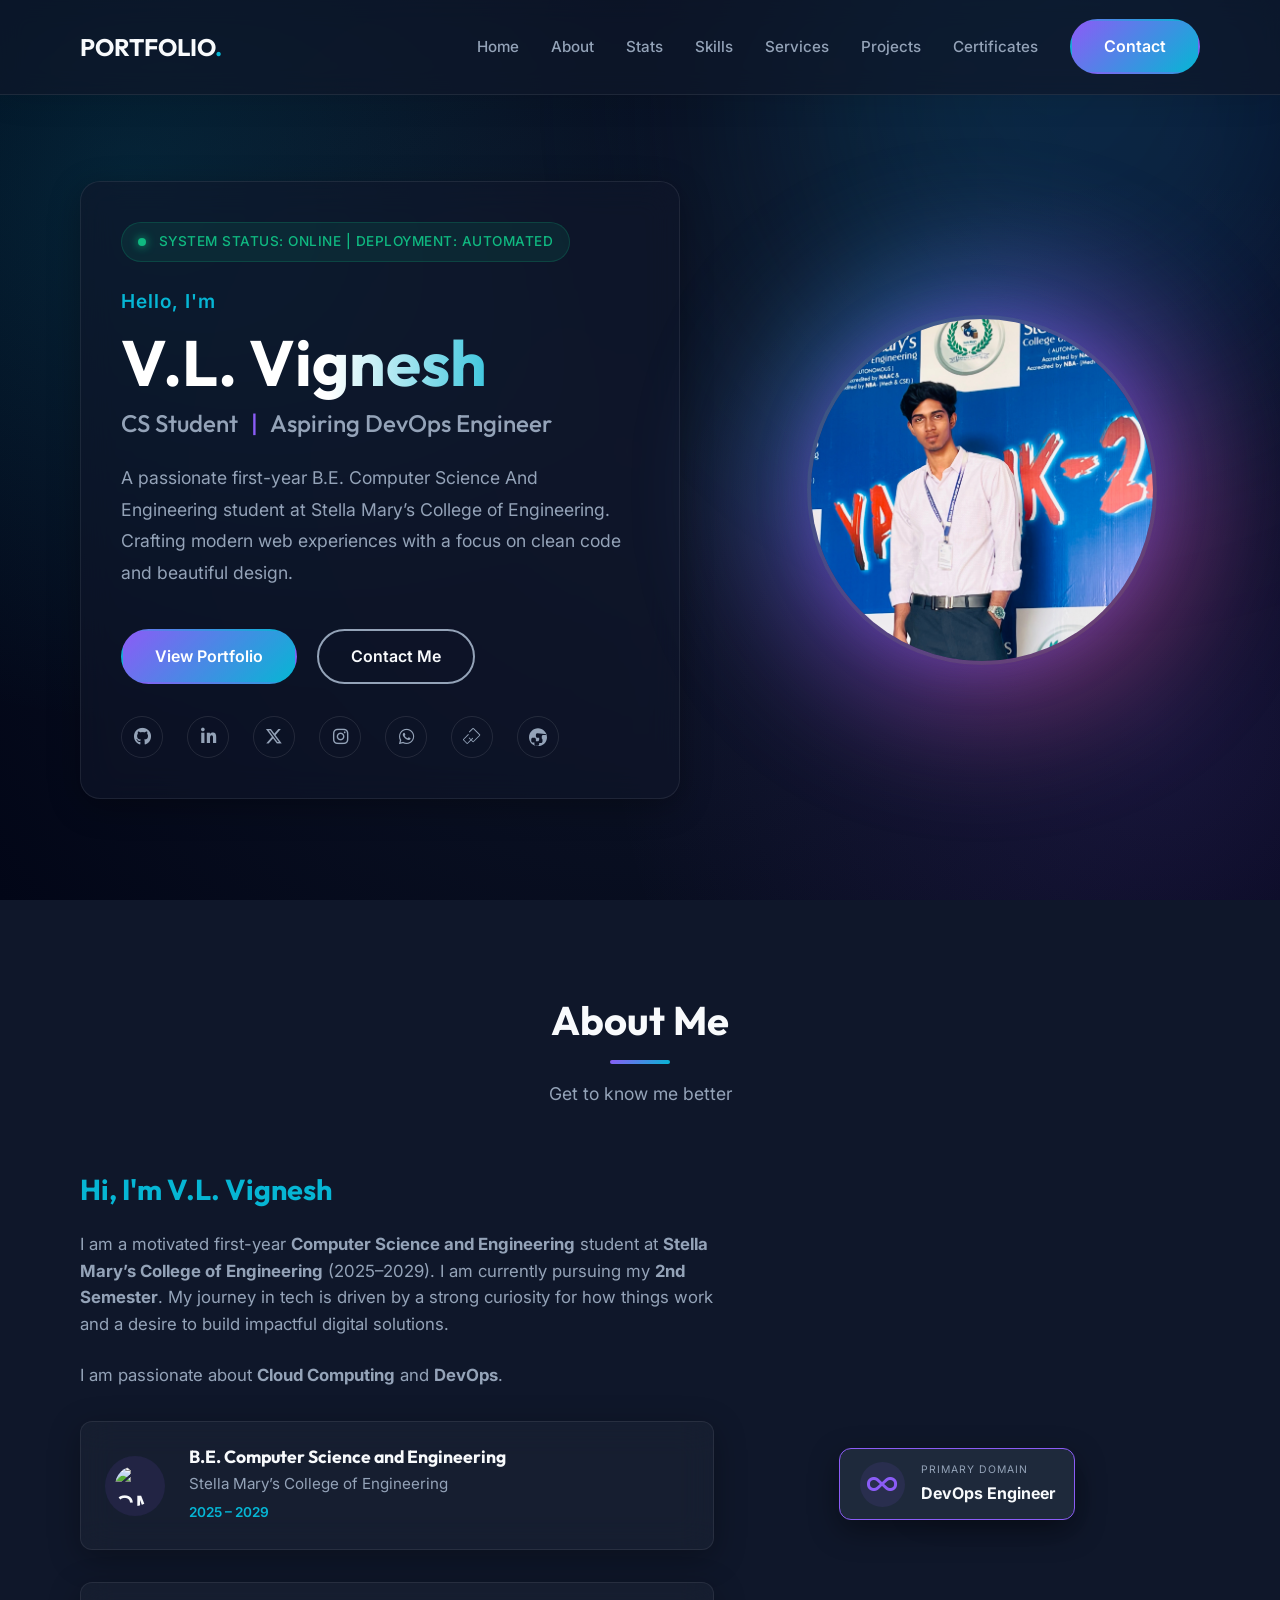
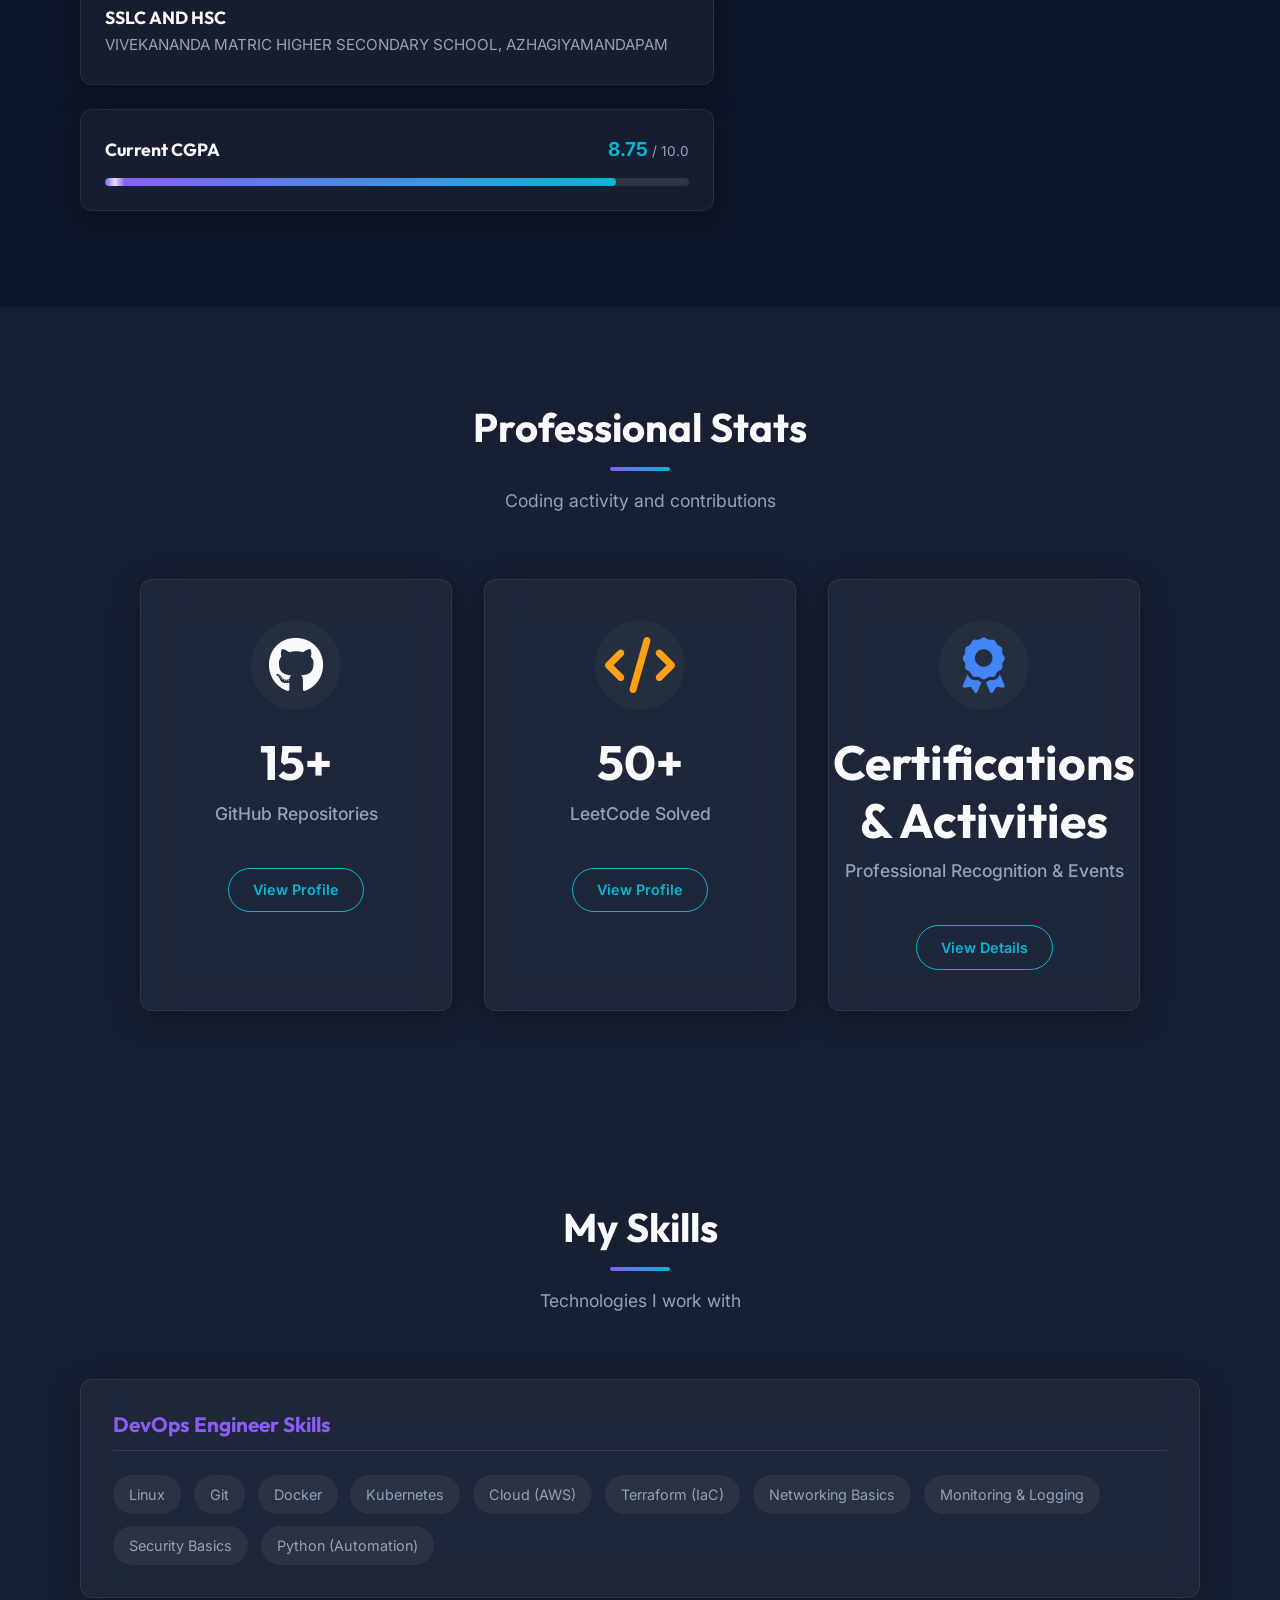
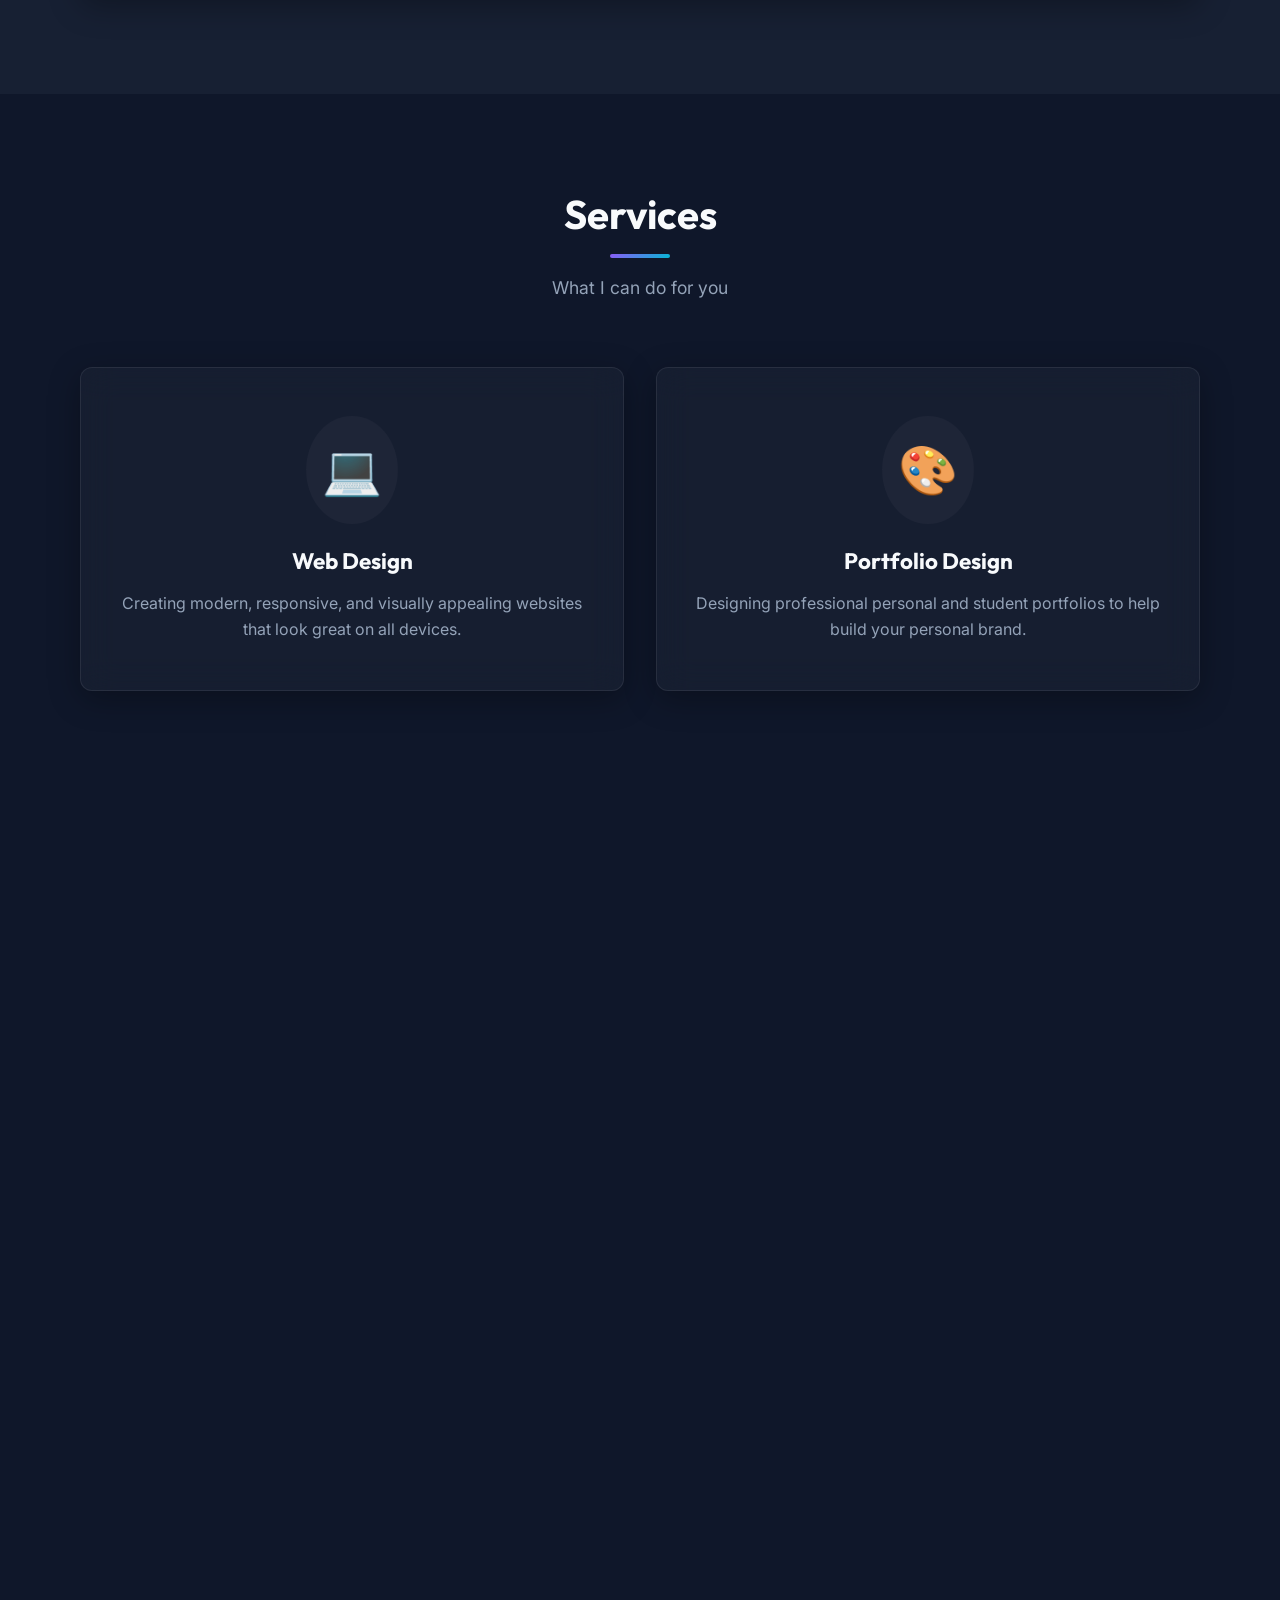
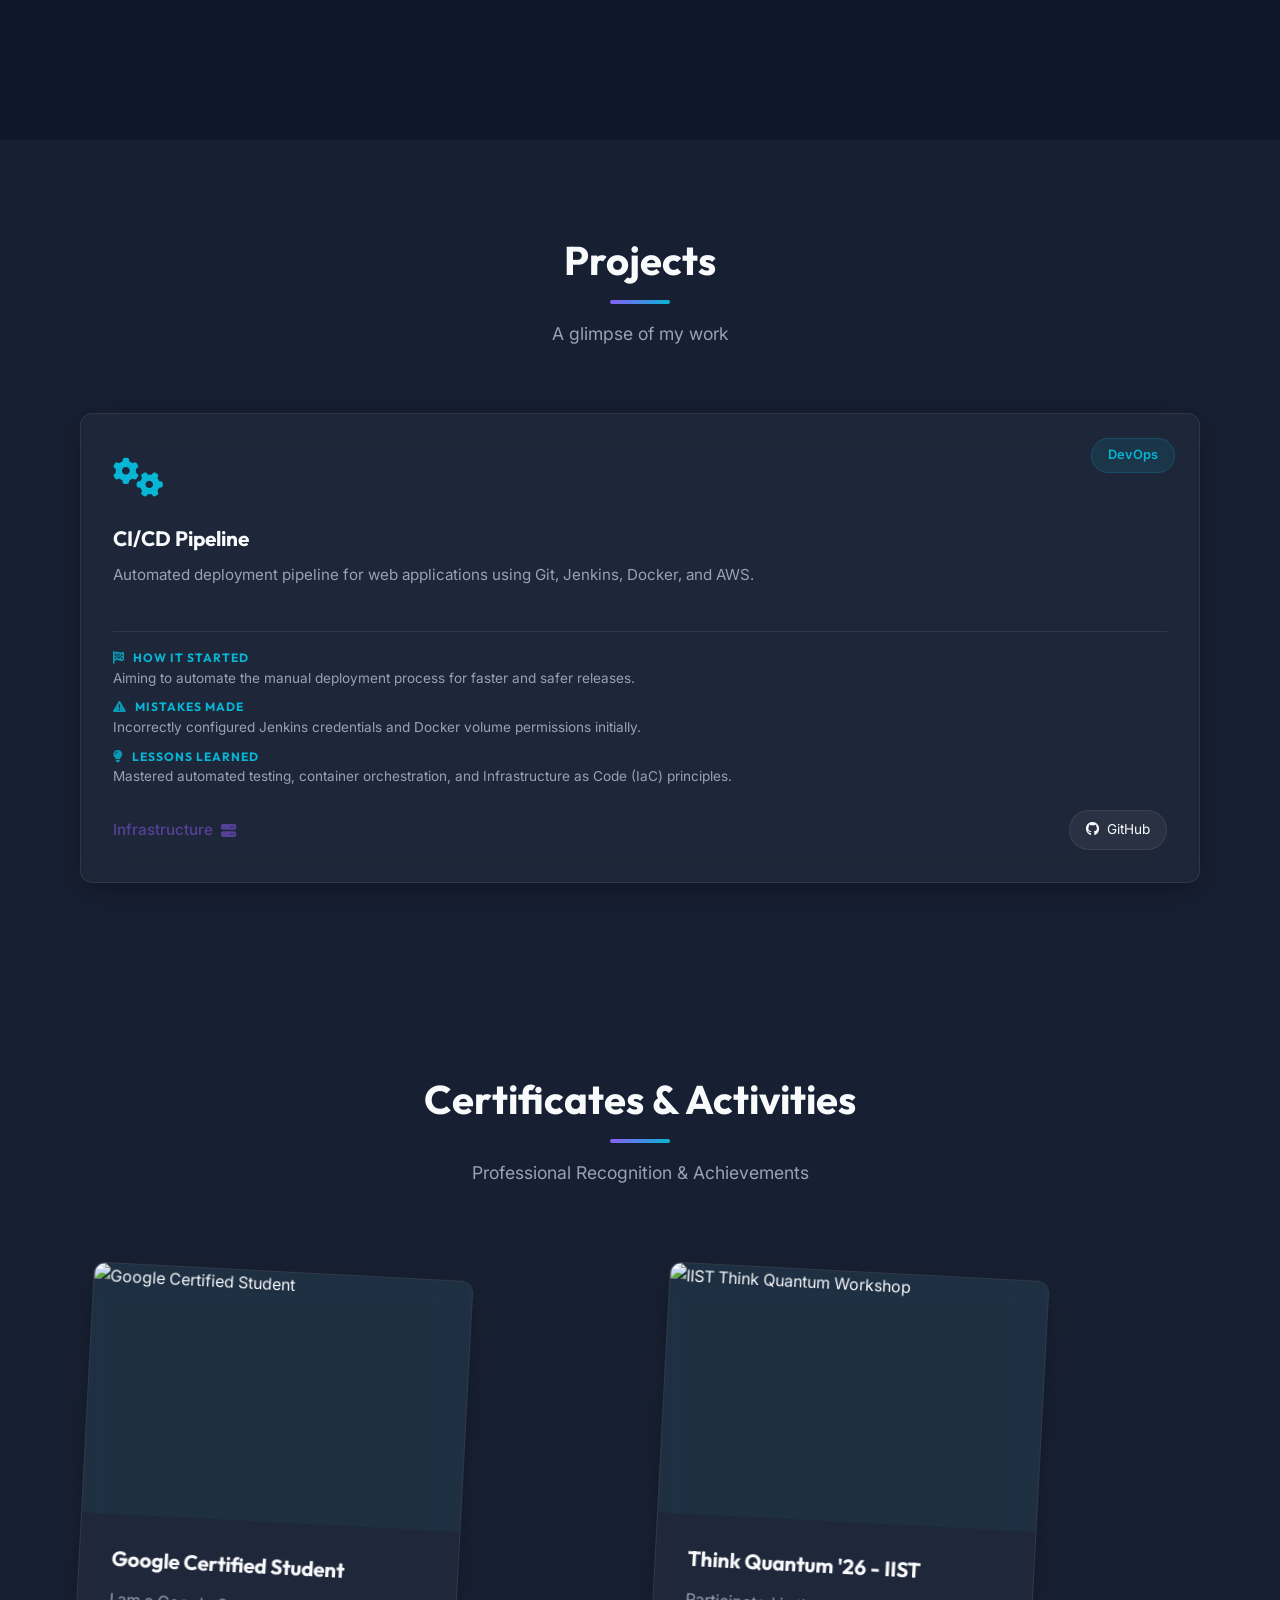
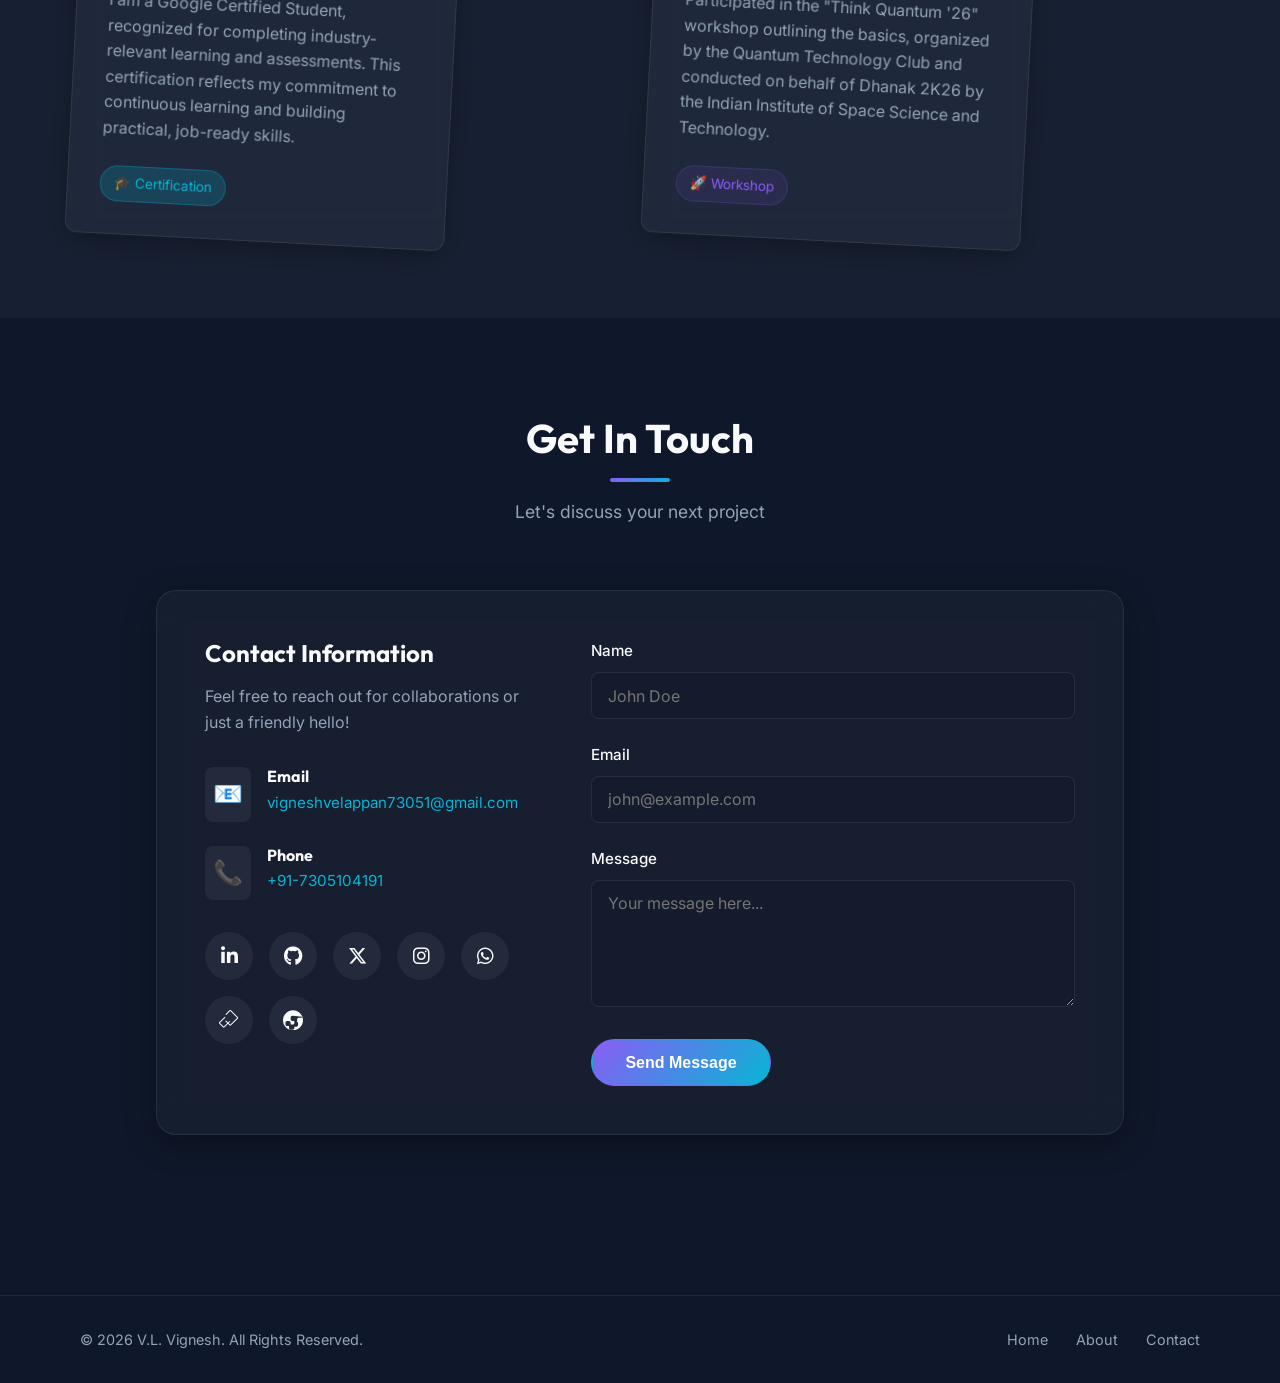
==== index.html @ 64e954d3 "Your current version of Antigravity is out of date. Please visit https://antigravity.google/download" ====
<!DOCTYPE html>
<html lang="en">
<!-- Build Version: 2026-02-08.1 (Modern Loader Update) -->

<head>
    <meta charset="UTF-8">
    <meta name="viewport" content="width=device-width, initial-scale=1.0, maximum-scale=1.0, user-scalable=no">
    <title>VIGNESH V L | CS Student & DevOps Engineer</title>
    <meta name="description"
        content="Portfolio of V.L. Vignesh, a First-Year Computer Science Student and Aspiring DevOps Engineer.">
    <!-- Google Fonts -->
    <link rel="preconnect" href="https://fonts.googleapis.com">
    <link rel="preconnect" href="https://fonts.gstatic.com" crossorigin>
    <link
        href="https://fonts.googleapis.com/css2?family=Inter:wght@300;400;500;600;700;800&family=Outfit:wght@400;500;600;700&display=swap"
        rel="stylesheet">
    <!-- Font Awesome -->
    <link rel="stylesheet" href="https://cdnjs.cloudflare.com/ajax/libs/font-awesome/6.4.2/css/all.min.css">
    <link rel="stylesheet" href="css/style.css?v=7.3">

</head>

<body>
    <!-- Modern Tech Loader -->
    <div id="loader-overlay" class="loader-overlay">
        <div class="particle-background" id="particle-canvas"></div>

        <div class="floating-symbols" id="symbols-container"></div>

        <div class="loader-card glass-panel">
            <div class="scan-line"></div>


            <h1 class="loader-title">WELCOME TO<br>VIGNESH V L ' PORTFOLIO</h1>

            <div class="loader-ring-container">
                <div class="tech-ring ring-1"></div>
                <div class="tech-ring ring-2"></div>
                <div class="tech-ring ring-3"></div>
                <div class="loader-icon">
                    <i class="fa-solid fa-microchip"></i>
                </div>
            </div>

            <div class="loader-content">
                <div class="typing-container">
                    <span id="typing-text" class="typing-text">Initializing Systems...</span>
                    <span class="cursor">_</span>
                </div>

                <div class="progress-container">
                    <div class="progress-bar-glow"></div>
                    <div id="progress-bar" class="progress-bar"></div>
                </div>

                <div class="tech-stats">
                    <span class="stat-left">OS: PORTFOLIO_V1.1</span>
                    <span id="progress-percent" class="stat-right">0%</span>
                </div>
            </div>
        </div>
    </div>

    <!-- Navigation -->
    <nav class="navbar">
        <div class="container nav-container">
            <a href="#" class="logo">PORTFOLIO<span class="dot">.</span></a>
            <ul class="nav-links">
                <li><a href="#home">Home</a></li>
                <li><a href="#about">About</a></li>
                <li><a href="#stats">Stats</a></li>
                <li><a href="#skills">Skills</a></li>
                <li><a href="#services">Services</a></li>
                <li><a href="#projects">Projects</a></li>
                <li><a href="#certificates">Certificates</a></li>
                <li><a href="#contact" class="btn-primary">Contact</a></li>
            </ul>
            <div class="menu-toggle">
                <span class="bar"></span>
                <span class="bar"></span>
                <span class="bar"></span>
            </div>
        </div>
    </nav>

    <!-- Main Content -->
    <main>
        <!-- Hero Section -->
        <section id="home" class="hero">
            <div class="container hero-container">
                <div class="hero-content">
                    <div class="system-status">
                        <span class="status-dot"></span>
                        <span class="status-text">System Status: Online | Deployment: Automated</span>
                    </div>
                    <p class="greeting">Hello, I'm</p>
                    <h1 class="hero-title">V.L. Vignesh</h1>
                    <h2 class="hero-subtitle">CS Student <span class="divider">|</span> Aspiring DevOps Engineer</h2>
                    <p class="hero-description">
                        A passionate first-year B.E. Computer Science And Engineering student at Stella Mary’s College
                        of Engineering.
                        Crafting modern web experiences with a focus on clean code and beautiful design.
                    </p>
                    <div class="hero-btns">
                        <a href="#projects" class="btn-primary">View Portfolio</a>
                        <a href="#contact" class="btn-secondary">Contact Me</a>
                    </div>
                    <div class="hero-social">
                        <a href="https://github.com/vigneshvl-dev" target="_blank" title="GitHub"><i
                                class="fa-brands fa-github"></i></a>
                        <a href="https://www.linkedin.com/in/vigneshvl-dev/" target="_blank" title="LinkedIn"><i
                                class="fa-brands fa-linkedin-in"></i></a>
                        <a href="https://x.com/vikyvelappan" target="_blank" title="Twitter"><i
                                class="fa-brands fa-x-twitter"></i></a>
                        <a href="https://www.instagram.com/vikee_._?igsh=MXVjcWVubWNjcnVtNQ%3D%3D&utm_source=qr"
                            target="_blank" title="Instagram"><i class="fa-brands fa-instagram"></i></a>
                        <a href="https://wa.me/917305104191" target="_blank" title="WhatsApp"><i
                                class="fa-brands fa-whatsapp"></i></a>
                        <a href="https://leetcode.com/u/vigneshvl/" target="_blank" title="LeetCode">
                            <svg width="18" height="18" viewBox="0 0 24 24" fill="currentColor">
                                <path
                                    d="M13.483 0a1.374 1.374 0 0 0-.961.414l-4.377 4.405a.605.605 0 0 0 0 .856.597.597 0 0 0 .848 0l4.384-4.412a.174.174 0 0 1 .242 0l8.016 8.018a.171.171 0 0 1 0 .242l-8.016 8.016a.174.174 0 0 1-.242 0l-4.666-4.667a.602.602 0 0 0-.848 0 .593.593 0 0 0 0 .848l4.666 4.667a1.377 1.377 0 0 0 1.947 0l8.016-8.016a1.377 1.377 0 0 0 0-1.948L14.445.414A1.374 1.374 0 0 0 13.483 0zm-6.135 7.863a.6.6 0 0 0-.424.177L.415 14.532a1.377 1.377 0 0 0 0 1.948l4.242 4.242a1.377 1.377 0 0 0 1.948 0L13.114 14.21a.604.604 0 0 0 0-.853.604.604 0 0 0-.853 0L5.753 19.865a.171.171 0 0 1-.242 0L1.269 15.623a.171.171 0 0 1 0-.242l6.509-6.509a.604.604 0 0 0-.43-.109z" />
                            </svg>
                        </a>
                        <a href="https://www.hackerrank.com/profile/vigneshvelappan1" target="_blank"
                            title="HackerRank">
                            <svg width="18" height="18" viewBox="0 0 24 24" fill="currentColor">
                                <path
                                    d="M24 12.3c0 6.6-5.4 12-12 12S0 18.9 0 12.3 5.4.3 12 .3s12 5.4 12 12zm-12.8-5.4c-1.1 0-2 .9-2 2v2.2c0 1.1.9 2 2 2h2.4v2.4c0 1.1-.9 2-2 2H9.2v-2.4c0-1.1-.9-2-2-2H5c-1.1 0-2 .9-2 2v2.2c0 1.1.9 2 2 2h2.2v2.4c0 1.1.9 2 2 2h2.4c1.1 0 2-.9 2-2V20h2.4c1.1 0 2-.9 2-2v-2.2c0-1.1-.9-2-2-2H17v-2.4c0-1.1.9-2 2-2h21c1.1 0 2-.9 2-2v-2.2c0-1.1-.9-2-2-2h-2.2V6.9c0-1.1-.9-2-2-2h-2.4c-1.1 0-2 .9-2 2v2.1h-.1z" />
                            </svg>
                        </a>
                    </div>
                </div>
                <div class="hero-image-wrapper">
                    <!-- Image will be added here -->
                    <div class="image-blob"></div>
                    <img src="assets/IMG_33081.JPG" alt="V.L. Vignesh" class="hero-img">
                </div>
            </div>
        </section>

        <!-- About Section -->
        <section id="about" class="section">
            <div class="container about-container">
                <div class="section-header">
                    <h2 class="section-title">About Me</h2>
                    <div class="title-bar"></div>
                    <p class="section-subtitle">Get to know me better</p>
                </div>

                <div class="about-content reveal">
                    <div class="about-text">
                        <h3>Hi, I'm V.L. Vignesh</h3>
                        <p>
                            I am a motivated first-year <strong>Computer Science and Engineering</strong> student at
                            <strong>Stella Mary’s College of Engineering</strong> (2025–2029).
                            I am currently pursuing my <strong>2nd Semester</strong>.
                            My journey in tech is driven by a strong curiosity for how things work and a desire to build
                            impactful digital solutions.
                        </p>
                        <p>
                            I am passionate about <strong>Cloud Computing</strong> and <strong>DevOps</strong>.
                        </p>

                        <div class="education-card">
                            <div class="edu-icon">
                                <img src="https://i.postimg.cc/sgcCxxs9/SMCOE-Autonomous-Anna.png" alt="SMCE Logo"
                                    style="width: 100%; height: 100%; object-fit: contain; border-radius: 50%;">
                            </div>
                            <div class="edu-details">
                                <h4>B.E. Computer Science and Engineering</h4>
                                <p><a href="https://stellamaryscoe.edu.in/" target="_blank"
                                        style="color: inherit; transition: color 0.3s;"
                                        onmouseover="this.style.color='#06b6d4'"
                                        onmouseout="this.style.color='inherit'">Stella Mary’s College of Engineering</a>
                                </p>
                                <span class="year">2025 – 2029</span>
                            </div>
                        </div>

                        <div class="education-card">
                            <div class="edu-details">
                                <h4>SSLC AND HSC</h4>
                                <p>VIVEKANANDA MATRIC HIGHER SECONDARY SCHOOL, AZHAGIYAMANDAPAM</p>
                            </div>
                        </div>

                        <!-- CGPA Animation Card -->
                        <div class="cgpa-card">
                            <div class="cgpa-header">
                                <h4>Current CGPA</h4>
                                <span class="cgpa-value">8.75 <small>/ 10.0</small></span>
                            </div>
                            <div class="cgpa-bar-container">
                                <div class="cgpa-bar"></div>
                            </div>
                        </div>

                    </div>

                    <div class="about-image">
                        <div class="image-container">
                            <img src="https://i.postimg.cc/HL4gHYDW/image-2-1024x536-1.webp" alt="Vignesh DevOps"
                                class="featured-about-img">
                            <div class="devops-domain-badge">
                                <div class="devops-logo-animation">
                                    <i class="fa-solid fa-infinity"></i>
                                </div>
                                <div class="devops-text">
                                    <span class="label">Primary Domain</span>
                                    <span class="domain">DevOps Engineer</span>
                                </div>
                            </div>
                        </div>
                    </div>
                </div>
            </div>
        </section>

        <!-- Stats Section -->
        <section id="stats" class="section bg-darker">
            <div class="container">
                <div class="section-header">
                    <h2 class="section-title">Professional Stats</h2>
                    <div class="title-bar"></div>
                    <p class="section-subtitle">Coding activity and contributions</p>
                </div>
                <div class="stats-grid">
                    <!-- GitHub Stats Card -->
                    <div class="stat-card reveal">
                        <div class="stat-icon"><i class="fa-brands fa-github"></i></div>
                        <div class="stat-info">
                            <h3 id="github-repo-count">--</h3>
                            <p>GitHub Repositories</p>
                        </div>
                        <a href="https://github.com/vigneshvl-dev" target="_blank" class="stat-link">View Profile</a>
                    </div>
                    <!-- LeetCode Stats Card -->
                    <div class="stat-card reveal">
                        <div class="stat-icon" style="color: #FFA116;"><i class="fa-solid fa-code"></i></div>
                        <div class="stat-info">
                            <h3 id="leetcode-solved-count">--</h3>
                            <p>LeetCode Solved</p>
                        </div>
                        <a href="https://leetcode.com/u/vigneshvl/" target="_blank" class="stat-link">View Profile</a>
                    </div>

                    <!-- Certifications & Activities Card -->
                    <div class="stat-card reveal">
                        <div class="stat-icon" style="color: #4285F4;"><i class="fa-solid fa-award"></i></div>
                        <div class="stat-info">
                            <h3>Certifications & Activities</h3>
                            <p>Professional Recognition & Events</p>
                        </div>
                        <a href="#certificates" class="stat-link">View Details</a>
                    </div>
                </div>
            </div>
        </section>


        <!-- Skills Section -->
        <section id="skills" class="section bg-darker">
            <div class="container">
                <div class="section-header">
                    <h2 class="section-title">My Skills</h2>
                    <div class="title-bar"></div>
                    <p class="section-subtitle">Technologies I work with</p>
                </div>

                <div class="skills-grid">


                    <!-- DevOps Engineer Skills -->
                    <div class="skill-category">
                        <h3>DevOps Engineer Skills</h3>
                        <div class="skill-items">
                            <div class="skill-tag">Linux</div>
                            <div class="skill-tag">Git</div>
                            <div class="skill-tag">Docker</div>
                            <div class="skill-tag">Kubernetes</div>

                            <div class="skill-tag">Cloud (AWS)</div>
                            <div class="skill-tag">Terraform (IaC)</div>
                            <div class="skill-tag">Networking Basics</div>
                            <div class="skill-tag">Monitoring & Logging</div>
                            <div class="skill-tag">Security Basics</div>
                            <div class="skill-tag">Python (Automation)</div>
                        </div>
                    </div>
                </div>
            </div>
        </section>

        <!-- Services Section -->
        <section id="services" class="section">
            <div class="container">
                <div class="section-header">
                    <h2 class="section-title">Services</h2>
                    <div class="title-bar"></div>
                    <p class="section-subtitle">What I can do for you</p>
                </div>

                <div class="services-grid">
                    <div class="service-card">
                        <div class="service-icon">💻</div>
                        <h3>Web Design</h3>
                        <p>Creating modern, responsive, and visually appealing websites that look great on all devices.
                        </p>
                    </div>

                    <div class="service-card">
                        <div class="service-icon">🎨</div>
                        <h3>Portfolio Design</h3>
                        <p>Designing professional personal and student portfolios to help build your personal brand.</p>
                    </div>


                </div>
            </div>
        </section>

        <!-- Featured Project Section -->
        <section id="featured-project" class="section">
            <div class="container featured-container">
                <div class="featured-card glass-panel reveal">
                    <div class="featured-glow"></div>

                    <div class="featured-content-grid">
                        <!-- Left Side: Chat UI Mockup -->
                        <div class="chat-mockup-wrapper">
                            <div class="chat-card glass-panel floating-animation">
                                <div class="chat-header">
                                    <div class="chat-user">
                                        <div class="user-avatar">🤖</div>
                                        <div class="user-info">
                                            <span class="user-name">D.esk AI</span>
                                            <span class="user-status">Online</span>
                                        </div>
                                    </div>
                                    <div class="chat-actions">
                                        <i class="fa-solid fa-video"></i>
                                        <i class="fa-solid fa-phone"></i>
                                    </div>
                                </div>

                                <div class="chat-body">
                                    <div class="chat-message bot">
                                        <div class="message-content">Hello! How can I assist you today at Stella Mary's?
                                            🎓</div>
                                    </div>
                                    <div class="chat-message user">
                                        <div class="message-content">Tell me about the Computer Science department.
                                        </div>
                                    </div>
                                    <div class="chat-message bot">
                                        <div class="message-content">The CSE department offers state-of-the-art labs and
                                            industry-aligned curriculum... 🚀</div>
                                    </div>
                                    <div class="chat-message user">
                                        <div class="message-content">What about placements? 📈</div>
                                    </div>
                                </div>

                                <div class="chat-footer">
                                    <div class="chat-input-area">
                                        <span>Type a message...</span>
                                        <div class="chat-input-icons">
                                            <i class="fa-regular fa-face-smile"></i>
                                            <i class="fa-solid fa-paper-plane"></i>
                                        </div>
                                    </div>
                                </div>
                            </div>

                            <!-- Blurred decorative elements -->
                            <div class="blob-element pink"></div>
                            <div class="blob-element blue"></div>
                        </div>

                        <!-- Right Side: Content -->
                        <div class="featured-text-content">
                            <div class="featured-badge">FEATURED PROJECT</div>
                            <h2 class="featured-title">D.ESK AI</h2>
                            <p class="featured-description">
                                A high-end intelligent assistant designed for <strong>Stella Mary's College of
                                    Engineering</strong>.
                                Supporting real-time interaction, intelligent responses, and seamless voice/text
                                communication
                                to empower students and faculty alike.
                            </p>

                            <div class="featured-features">
                                <div class="feature-item">
                                    <i class="fa-solid fa-bolt"></i>
                                    <span>Real-time Interaction</span>
                                </div>
                                <div class="feature-item">
                                    <i class="fa-solid fa-brain"></i>
                                    <span>Intelligent Responses</span>
                                </div>
                                <div class="feature-item">
                                    <i class="fa-solid fa-microphone"></i>
                                    <span>Voice Support</span>
                                </div>
                            </div>

                            <div class="featured-actions">
                                <button id="view-project-btn" class="btn-primary">View Project</button>
                                <a href="https://vigneshvl-dev.github.io/chatbot-smce/loading.html" target="_blank"
                                    class="btn-secondary">Live Demo</a>
                            </div>
                        </div>
                    </div>
                </div>
            </div>
        </section>

        <!-- Image Gallery Modal -->
        <div id="gallery-modal" class="gallery-modal">
            <span class="close-gallery">&times;</span>
            <div class="gallery-content">
                <div class="gallery-slider">
                    <img src="https://i.postimg.cc/8zKSGNFP/Screenshot-2026-03-01-184930.png" class="gallery-img active"
                        alt="D.esk AI Screenshot 1">
                    <img src="https://i.postimg.cc/x1dwthsN/Screenshot-2026-03-01-184941.png" class="gallery-img"
                        alt="D.esk AI Screenshot 2">
                    <img src="https://i.postimg.cc/BbsyDVLQ/Screenshot-2026-03-01-184946.png" class="gallery-img"
                        alt="D.esk AI Screenshot 3">
                    <img src="https://i.postimg.cc/pLySD8T2/Screenshot-2026-03-01-185023.png" class="gallery-img"
                        alt="D.esk AI Screenshot 4">
                    <img src="https://i.postimg.cc/QtZnGyqy/Screenshot-2026-03-01-185032.png" class="gallery-img"
                        alt="D.esk AI Screenshot 5">
                    <img src="https://i.postimg.cc/XqH8JH9m/Screenshot-2026-03-01-185042.png" class="gallery-img"
                        alt="D.esk AI Screenshot 6">
                </div>

                <a class="prev-gallery">&#10094;</a>
                <a class="next-gallery">&#10095;</a>

                <div class="gallery-dots">
                    <span class="dot-gallery active" onclick="currentSlide(1)"></span>
                    <span class="dot-gallery" onclick="currentSlide(2)"></span>
                    <span class="dot-gallery" onclick="currentSlide(3)"></span>
                    <span class="dot-gallery" onclick="currentSlide(4)"></span>
                    <span class="dot-gallery" onclick="currentSlide(5)"></span>
                    <span class="dot-gallery" onclick="currentSlide(6)"></span>
                </div>
            </div>
        </div>

        <!-- Projects Section -->
        <section id="projects" class="section bg-darker">
            <div class="container">
                <div class="section-header">
                    <h2 class="section-title">Projects</h2>
                    <div class="title-bar"></div>
                    <p class="section-subtitle">A glimpse of my work</p>
                </div>

                <div class="projects-grid">
                    <!-- CI/CD Pipeline -->
                    <div class="project-card reveal">
                        <div class="project-tag">DevOps</div>
                        <div class="project-icon"><i class="fa-solid fa-gears"></i></div>
                        <h3>CI/CD Pipeline</h3>
                        <p>Automated deployment pipeline for web applications using Git, Jenkins, Docker, and AWS.</p>
                        
                        <div class="project-retro">
                            <div class="retro-item">
                                <h4><i class="fa-solid fa-flag-checkered"></i> How it started</h4>
                                <p>Aiming to automate the manual deployment process for faster and safer releases.</p>
                            </div>
                            <div class="retro-item">
                                <h4><i class="fa-solid fa-triangle-exclamation"></i> Mistakes made</h4>
                                <p>Incorrectly configured Jenkins credentials and Docker volume permissions initially.</p>
                            </div>
                            <div class="retro-item">
                                <h4><i class="fa-solid fa-lightbulb"></i> Lessons learned</h4>
                                <p>Mastered automated testing, container orchestration, and Infrastructure as Code (IaC) principles.</p>
                            </div>
                        </div>

                        <div class="project-footer">
                            <a href="#" class="project-link" style="opacity: 0.5; pointer-events: none;">Infrastructure <i class="fa-solid fa-server"></i></a>
                            <a href="https://github.com/vigneshvl-dev/cicd-pipeline-main" target="_blank" class="github-btn"><i class="fa-brands fa-github"></i> GitHub</a>
                        </div>
                    </div>
                </div>
            </div>
        </section>

        <!-- Certificates & Activities Section -->
        <section id="certificates" class="section bg-darker">
            <div class="container">
                <div class="section-header">
                    <h2 class="section-title">Certificates & Activities</h2>
                    <div class="title-bar"></div>
                    <p class="section-subtitle">Professional Recognition & Achievements</p>
                </div>

                <div class="certificates-grid">
                    <!-- Google Certified Student -->
                    <div class="certificate-card">
                        <div class="certificate-image">
                            <img src="https://i.postimg.cc/Nf8jpD7g/googlecertifitedstudent.png"
                                alt="Google Certified Student">
                        </div>
                        <div class="certificate-content">
                            <h3>Google Certified Student</h3>
                            <p>I am a Google Certified Student, recognized for completing industry-relevant learning and
                                assessments. This certification reflects my commitment to continuous learning and
                                building practical, job-ready skills.</p>
                            <div class="certificate-meta">
                                <span class="cert-badge">🎓 Certification</span>
                            </div>
                        </div>
                    </div>

                    <!-- IIST Think Quantum Workshop -->
                    <div class="certificate-card">
                        <div class="certificate-image">
                            <img src="https://i.postimg.cc/B6yDbq4N/1771157848514.jpg"
                                alt="IIST Think Quantum Workshop">
                        </div>
                        <div class="certificate-content">
                            <h3>Think Quantum '26 - IIST</h3>
                            <p>Participated in the "Think Quantum '26" workshop outlining the basics, organized by the
                                Quantum Technology Club and conducted on behalf of Dhanak 2K26 by the Indian Institute
                                of Space Science and Technology.</p>
                            <div class="certificate-meta">
                                <span class="cert-badge"
                                    style="background: rgba(139, 92, 246, 0.1); color: #8b5cf6; border-color: rgba(139, 92, 246, 0.2);">🚀
                                    Workshop</span>
                            </div>
                        </div>
                    </div>


                </div>
            </div>
        </section>

        <!-- Contact Section -->
        <section id="contact" class="section">
            <div class="container contact-container">
                <div class="section-header">
                    <h2 class="section-title">Get In Touch</h2>
                    <div class="title-bar"></div>
                    <p class="section-subtitle">Let's discuss your next project</p>
                </div>

                <div class="contact-wrapper">
                    <!-- Contact Info -->
                    <div class="contact-info">
                        <h3>Contact Information</h3>
                        <p>Feel free to reach out for collaborations or just a friendly hello!</p>

                        <div class="info-item">
                            <div class="icon">📧</div>
                            <div class="details">
                                <h4>Email</h4>
                                <a href="mailto:vigneshvelappan73051@gmail.com">vigneshvelappan73051@gmail.com</a>
                            </div>
                        </div>

                        <div class="info-item">
                            <div class="icon">📞</div>
                            <div class="details">
                                <h4>Phone</h4>
                                <a href="tel:+917305104191">+91-7305104191</a>
                            </div>
                        </div>

                        <div class="social-links">
                            <a href="https://www.linkedin.com/in/vigneshvl-dev/" target="_blank" class="social-icon"
                                title="LinkedIn"><i class="fa-brands fa-linkedin-in"></i></a>
                            <a href="https://github.com/vigneshvl-dev" target="_blank" class="social-icon"
                                title="GitHub"><i class="fa-brands fa-github"></i></a>
                            <a href="https://x.com/vikyvelappan" target="_blank" class="social-icon" title="Twitter"><i
                                    class="fa-brands fa-x-twitter"></i></a>
                            <a href="https://www.instagram.com/vikee_._?igsh=MXVjcWVubWNjcnVtNQ%3D%3D&utm_source=qr"
                                target="_blank" class="social-icon" title="Instagram"><i
                                    class="fa-brands fa-instagram"></i></a>
                            <a href="https://wa.me/917305104191" target="_blank" class="social-icon" title="WhatsApp"><i
                                    class="fa-brands fa-whatsapp"></i></a>
                            <a href="https://leetcode.com/u/vigneshvl/" target="_blank" class="social-icon"
                                title="LeetCode">
                                <svg width="20" height="20" viewBox="0 0 24 24" fill="currentColor">
                                    <path
                                        d="M13.483 0a1.374 1.374 0 0 0-.961.414l-4.377 4.405a.605.605 0 0 0 0 .856.597.597 0 0 0 .848 0l4.384-4.412a.174.174 0 0 1 .242 0l8.016 8.018a.171.171 0 0 1 0 .242l-8.016 8.016a.174.174 0 0 1-.242 0l-4.666-4.667a.602.602 0 0 0-.848 0 .593.593 0 0 0 0 .848l4.666 4.667a1.377 1.377 0 0 0 1.947 0l8.016-8.016a1.377 1.377 0 0 0 0-1.948L14.445.414A1.374 1.374 0 0 0 13.483 0zm-6.135 7.863a.6.6 0 0 0-.424.177L.415 14.532a1.377 1.377 0 0 0 0 1.948l4.242 4.242a1.377 1.377 0 0 0 1.948 0L13.114 14.21a.604.604 0 0 0 0-.853.604.604 0 0 0-.853 0L5.753 19.865a.171.171 0 0 1-.242 0L1.269 15.623a.171.171 0 0 1 0-.242l6.509-6.509a.604.604 0 0 0-.43-.109z" />
                                </svg>
                            </a>
                            <a href="https://www.hackerrank.com/profile/vigneshvelappan1" target="_blank"
                                class="social-icon" title="HackerRank">
                                <svg width="20" height="20" viewBox="0 0 24 24" fill="currentColor">
                                    <path
                                        d="M24 12.3c0 6.6-5.4 12-12 12S0 18.9 0 12.3 5.4.3 12 .3s12 5.4 12 12zm-12.8-5.4c-1.1 0-2 .9-2 2v2.2c0 1.1.9 2 2 2h2.4v2.4c0 1.1-.9 2-2 2H9.2v-2.4c0-1.1-.9-2-2-2H5c-1.1 0-2 .9-2 2v2.2c0 1.1.9 2 2 2h2.2v2.4c0 1.1.9 2 2 2h2.4c1.1 0 2-.9 2-2V20h2.4c1.1 0 2-.9 2-2v-2.2c0-1.1-.9-2-2-2H17v-2.4c0-1.1.9-2 2-2h21c1.1 0 2-.9 2-2v-2.2c0-1.1-.9-2-2-2h-2.2V6.9c0-1.1-.9-2-2-2h-2.4c-1.1 0-2 .9-2 2v2.1h-.1z" />
                                </svg>
                            </a>
                        </div>
                    </div>

                    <!-- Contact Form -->
                    <form class="contact-form"
                        action="https://docs.google.com/forms/u/0/d/e/1FAIpQLSfaeEx3N443TK8J3LLPBkHO6MDgkNKYrNXWUcSd7loZinznvA/formResponse"
                        method="POST">
                        <div class="form-group">
                            <label for="name">Name</label>
                            <input type="text" id="name" name="entry.1622789430" placeholder="John Doe" required>
                        </div>
                        <div class="form-group">
                            <label for="email">Email</label>
                            <input type="email" id="email" name="entry.2137205583" placeholder="john@example.com"
                                required>
                        </div>
                        <div class="form-group">
                            <label for="message">Message</label>
                            <textarea id="message" name="entry.554480107" rows="5" placeholder="Your message here..."
                                required></textarea>
                        </div>
                        <button type="submit" class="btn-primary">Send Message</button>
                    </form>
                </div>
            </div>
        </section>
    </main>

    <!-- Footer -->
    <footer class="footer">
        <div class="container">
            <div class="footer-content">
                <p>&copy; 2026 V.L. Vignesh. All Rights Reserved.</p>
                <div class="footer-links">
                    <a href="#home">Home</a>
                    <a href="#about">About</a>
                    <a href="#contact">Contact</a>
                </div>
            </div>
        </div>
    </footer>



    <!-- Scripts -->
    <script src="https://cdnjs.cloudflare.com/ajax/libs/matter-js/0.19.0/matter.min.js"></script>
    <script src="js/loader.js?v=7.1"></script>
    <script src="js/script.js?v=7.1"></script>
    <script src="js/matter-physics.js"></script>

</body>

</html>
---- css/style.css ----
/* Modern Color Palette & Variables - v1.1.2 */
:root {
    --bg-color: #0f172a;
    /* Slate 900 */
    --card-bg: #1e293b;
    /* Slate 800 */
    --text-primary: #f8fafc;
    /* Slate 50 */
    --text-secondary: #94a3b8;
    /* Slate 400 */
    --accent-primary: #8b5cf6;
    /* Violet 500 */
    --accent-secondary: #06b6d4;
    /* Cyan 500 */
    --accent-gradient: linear-gradient(135deg, var(--accent-primary), var(--accent-secondary));
    --hover-color: #7c3aed;

    --font-heading: 'Outfit', sans-serif;
    --font-body: 'Inter', sans-serif;

    --transition: all 0.3s ease;
    --shadow: 0 10px 30px -10px rgba(0, 0, 0, 0.5);
    --border-radius: 12px;

    /* Glassmorphism Variables */
    --glass-bg: rgba(255, 255, 255, 0.03);
    --glass-border: rgba(255, 255, 255, 0.08);
    --glass-shadow: 0 8px 32px 0 rgba(0, 0, 0, 0.3);
    --glass-blur: blur(16px);
    --glass-highlight: rgba(255, 255, 255, 0.1);
}

/* Glass Utility Class */
.glass-panel {
    background: var(--glass-bg);
    backdrop-filter: var(--glass-blur);
    -webkit-backdrop-filter: var(--glass-blur);
    border: 1px solid var(--glass-border);
    box-shadow: var(--glass-shadow);
    border-radius: var(--border-radius);
    position: relative;
    overflow: hidden;
}

.glass-panel::before {
    content: '';
    position: absolute;
    top: 0;
    left: 0;
    right: 0;
    height: 1px;
    background: linear-gradient(90deg, transparent, var(--glass-highlight), transparent);
    opacity: 0.5;
}

/* Reset & Base Styles */
* {
    margin: 0;
    padding: 0;
    box-sizing: border-box;
}

html,
body {
    overflow-x: hidden;
    width: 100%;
    position: relative;
    margin: 0;
    padding: 0;
}

body {
    font-family: var(--font-body);
    background-color: var(--bg-color);
    color: var(--text-primary);
    line-height: 1.6;
}

a {
    text-decoration: none;
    color: inherit;
    transition: var(--transition);
}

ul {
    list-style: none;
}

img {
    max-width: 100%;
    display: block;
}

.container {
    width: 90%;
    max-width: 1200px;
    margin: 0 auto;
    padding: 0 1rem;
}

/* Typography */
h1,
h2,
h3,
h4,
h5,
h6 {
    font-family: var(--font-heading);
    color: var(--text-primary);
    line-height: 1.2;
}

.dot {
    color: var(--accent-secondary);
}

/* Buttons */
.btn-primary,
.btn-secondary {
    display: inline-block;
    padding: 0.8rem 2rem;
    border-radius: 50px;
    font-weight: 600;
    font-size: 1rem;
    cursor: pointer;
    transition: var(--transition);
}

.btn-primary {
    background: var(--accent-gradient);
    color: white;
    border: 2px solid transparent;
}

.btn-primary:hover {
    transform: translateY(-3px);
    box-shadow: 0 0 20px rgba(139, 92, 246, 0.5);
}

.btn-secondary {
    background: transparent;
    color: var(--text-primary);
    border: 2px solid var(--text-secondary);
    margin-left: 1rem;
}

.btn-secondary:hover {
    border-color: var(--accent-primary);
    color: var(--accent-primary);
    transform: translateY(-3px);
}

/* Navbar */
.navbar {
    position: fixed;
    top: 0;
    left: 0;
    width: 100%;
    background: rgba(15, 23, 42, 0.7);
    backdrop-filter: blur(12px);
    -webkit-backdrop-filter: blur(12px);
    z-index: 1000;
    padding: 1.2rem 0;
    border-bottom: 1px solid var(--glass-border);
    box-shadow: 0 4px 30px rgba(0, 0, 0, 0.1);
}

.nav-container {
    display: flex;
    justify-content: space-between;
    align-items: center;
}

.logo {
    font-size: 1.5rem;
    font-weight: 700;
    font-family: var(--font-heading);
}

.nav-links {
    display: flex;
    gap: 2rem;
    align-items: center;
}

.nav-links a:not(.btn-primary) {
    font-weight: 500;
    font-size: 0.95rem;
    color: var(--text-secondary);
}

.nav-links a:not(.btn-primary):hover {
    color: var(--accent-secondary);
}

.menu-toggle {
    display: none;
    cursor: pointer;
}

/* Hero Section */
.hero {
    min-height: 100vh;
    display: flex;
    align-items: center;
    padding-top: 80px;
    /* Offset for fixed nav */
    background:
        radial-gradient(circle at 10% 20%, rgba(6, 182, 212, 0.15), transparent 40%),
        radial-gradient(circle at 90% 80%, rgba(139, 92, 246, 0.15), transparent 40%),
        radial-gradient(circle at 50% 50%, rgba(15, 23, 42, 1), rgba(2, 6, 23, 1));
    position: relative;
    overflow: hidden;
}

.hero::before {
    content: '';
    position: absolute;
    width: 600px;
    height: 600px;
    background: linear-gradient(135deg, rgba(6, 182, 212, 0.2), rgba(59, 130, 246, 0.2));
    filter: blur(120px);
    top: -200px;
    right: -100px;
    border-radius: 50%;
    z-index: 0;
    animation: floating-blob 20s infinite alternate;
}

@keyframes floating-blob {
    0% {
        transform: translate(0, 0) scale(1);
    }

    100% {
        transform: translate(-100px, 100px) scale(1.2);
    }
}

.hero-container {
    display: grid;
    grid-template-columns: 1.2fr 0.8fr;
    gap: 2rem;
    align-items: center;
}

.hero-content {
    max-width: 600px;
    background: rgba(15, 23, 42, 0.6);
    backdrop-filter: blur(16px);
    -webkit-backdrop-filter: blur(16px);
    border: 1px solid var(--glass-border);
    padding: 2.5rem;
    border-radius: 20px;
    box-shadow: 0 8px 32px 0 rgba(0, 0, 0, 0.3);
}

/* System Status Badge */
.system-status {
    display: inline-flex;
    align-items: center;
    gap: 0.8rem;
    padding: 0.5rem 1rem;
    background: rgba(16, 185, 129, 0.1);
    border: 1px solid rgba(16, 185, 129, 0.2);
    border-radius: 50px;
    margin-bottom: 1.5rem;
    animation: fadeInDown 0.8s ease-out forwards;
}

.status-dot {
    width: 8px;
    height: 8px;
    background-color: #10b981;
    border-radius: 50%;
    position: relative;
    box-shadow: 0 0 10px #10b981;
}

.status-dot::after {
    content: '';
    position: absolute;
    top: -2px;
    left: -2px;
    right: -2px;
    bottom: -2px;
    border: 2px solid #10b981;
    border-radius: 50%;
    animation: pulse 2s infinite;
    opacity: 0;
}

@keyframes pulse {
    0% {
        transform: scale(1);
        opacity: 0.8;
    }

    100% {
        transform: scale(2.5);
        opacity: 0;
    }
}

.status-text {
    font-size: 0.85rem;
    color: #10b981;
    font-weight: 500;
    letter-spacing: 0.5px;
    text-transform: uppercase;
}

.greeting {
    font-size: 1.2rem;
    color: var(--accent-secondary);
    font-weight: 600;
    margin-bottom: 0.5rem;
    letter-spacing: 1px;
}

.hero-title {
    font-size: 4rem;
    margin-bottom: 0.5rem;
    background: linear-gradient(to right,
            #fff 20%,
            var(--accent-secondary) 40%,
            var(--accent-primary) 60%,
            #fff 80%);
    background-size: 200% auto;
    -webkit-background-clip: text;
    background-clip: text;
    -webkit-text-fill-color: transparent;
    animation: shine 5s linear infinite;
    /* Ensure text is above glass */
    position: relative;
    z-index: 2;
}

@keyframes shine {
    to {
        background-position: 200% center;
    }
}

.hero-subtitle {
    font-size: 1.5rem;
    color: var(--text-secondary);
    margin-bottom: 1.5rem;
    font-weight: 500;
}

.hero-subtitle .divider {
    color: var(--accent-primary);
    margin: 0 0.5rem;
}

.hero-description {
    font-size: 1.1rem;
    color: var(--text-secondary);
    margin-bottom: 2.5rem;
    line-height: 1.8;
}

/* Staggered Entrance for Hero */
.hero-content .greeting {
    animation: fadeInDown 0.8s ease-out forwards;
}

.hero-content .hero-title {
    animation: fadeInDown 0.8s ease-out 0.2s forwards, shine 5s linear infinite;
    opacity: 0;
}

.hero-content .hero-subtitle {
    opacity: 0;
    /* Handled by JS typewriter */
}

.hero-content .hero-description {
    animation: fadeInUp 0.8s ease-out 1.5s forwards;
    opacity: 0;
}

.hero-btns {
    animation: fadeInUp 0.8s ease-out 1.8s forwards;
    opacity: 0;
    margin-bottom: 2rem;
}

.hero-social {
    display: flex;
    gap: 1.5rem;
    animation: fadeInUp 0.8s ease-out 2s forwards;
    opacity: 0;
}

.hero-social a {
    width: 42px;
    height: 42px;
    border: 1px solid rgba(255, 255, 255, 0.1);
    border-radius: 50%;
    display: flex;
    align-items: center;
    justify-content: center;
    font-size: 1.1rem;
    color: var(--text-secondary);
    transition: var(--transition);
}

.hero-social a svg {
    display: block;
}

.hero-social a:hover {
    background: var(--accent-gradient);
    color: white;
    border-color: transparent;
    transform: translateY(-3px);
    box-shadow: 0 5px 15px rgba(139, 92, 246, 0.3);
}

@keyframes fadeInDown {
    from {
        opacity: 0;
        transform: translateY(-20px);
    }

    to {
        opacity: 1;
        transform: translateY(0);
    }
}

@keyframes fadeInUp {
    from {
        opacity: 0;
        transform: translateY(20px);
    }

    to {
        opacity: 1;
        transform: translateY(0);
    }
}

.hero-image-wrapper {
    position: relative;
    display: flex;
    justify-content: center;
    align-items: center;
}

.hero-img {
    width: 350px;
    height: 350px;
    object-fit: cover;
    border-radius: 50%;
    border: 4px solid rgba(255, 255, 255, 0.1);
    position: relative;
    z-index: 2;
    box-shadow: 0 0 50px rgba(139, 92, 246, 0.3);
    animation: float 6s ease-in-out infinite;
}

@keyframes float {

    0%,
    100% {
        transform: translateY(0);
    }

    50% {
        transform: translateY(-20px);
    }
}

.image-blob {
    position: absolute;
    width: 450px;
    height: 450px;
    background: linear-gradient(135deg, #06b6d4 0%, #8b5cf6 50%, #f43f5e 100%);
    border-radius: 50%;
    filter: blur(60px);
    opacity: 0.5;
    z-index: 1;
    animation: blob-complex 10s infinite alternate;
}

@keyframes blob-complex {
    0% {
        transform: scale(1) rotate(0deg);
        border-radius: 50% 50% 50% 50%;
    }

    33% {
        transform: scale(1.1) rotate(120deg);
        border-radius: 30% 70% 70% 30%;
    }

    66% {
        transform: scale(0.9) rotate(240deg);
        border-radius: 70% 30% 30% 70%;
    }

    100% {
        transform: scale(1) rotate(360deg);
        border-radius: 50% 50% 50% 50%;
    }
}

/* Tablet & Mobile Responsive */
@media (max-width: 968px) {
    .container {
        width: 95%;
    }

    .hero-container {
        grid-template-columns: 1fr;
        text-align: center;
        gap: 3rem;
    }

    .hero-content {
        margin: 0 auto;
        order: 2;
    }

    .hero-social {
        justify-content: center;
    }

    .hero-image-wrapper {
        order: 1;
    }

    .hero-title {
        font-size: 3rem;
    }
}

@media (max-width: 768px) {
    .container {
        width: 100% !important;
        padding: 0 1rem !important;
        max-width: 100% !important;
    }

    .nav-links {
        height: 0;
        overflow: hidden;
    }

    .menu-toggle {
        display: block;
    }

    .hero {
        padding-top: 80px;
        padding-bottom: 3rem;
        text-align: center;
    }

    .hero-container {
        display: flex;
        flex-direction: column;
        align-items: center;
        width: 100%;
    }

    .hero-content {
        width: 100%;
        padding: 0;
    }

    .hero-title {
        font-size: 2rem;
        word-wrap: break-word;
        margin-bottom: 1rem;
    }

    .hero-subtitle {
        font-size: 1rem;
        display: block;
        text-align: center;
        margin-bottom: 1.5rem;
    }

    .hero-subtitle .divider {
        display: inline;
        margin: 0 5px;
    }

    .hero-btns {
        display: flex;
        flex-direction: column;
        gap: 0.8rem;
        width: 100%;
        max-width: 300px;
        margin: 0 auto 2rem;
    }

    .btn-primary,
    .btn-secondary {
        width: 100%;
        margin: 0 !important;
        text-align: center;
    }

    .hero-img {
        width: 180px !important;
        height: 180px !important;
    }

    .image-blob {
        width: 250px !important;
        height: 250px !important;
    }

    .hero-social {
        display: flex;
        flex-wrap: wrap;
        justify-content: center;
        gap: 0.8rem;
        width: 100%;
    }

    .hero-social a {
        width: 38px;
        height: 38px;
        font-size: 1rem;
    }
}

/* Section Common Styles */
.section {
    padding: 6rem 0;
}

.bg-darker {
    background-color: #172033;
    /* Slightly lighter/different shade for contrast */
}

.section-header {
    text-align: center;
    margin-bottom: 4rem;
}

.section-title {
    font-size: 2.5rem;
    font-weight: 700;
    margin-bottom: 1rem;
}

.title-bar {
    width: 60px;
    height: 4px;
    background: var(--accent-gradient);
    margin: 0 auto 1rem;
    border-radius: 2px;
}

.section-subtitle {
    color: var(--text-secondary);
    font-size: 1.1rem;
}

/* About Section */
.about-content {
    display: grid;
    grid-template-columns: 1.2fr 0.8fr;
    gap: 4rem;
    align-items: center;
}

.about-text h3 {
    font-size: 1.8rem;
    margin-bottom: 1.5rem;
    color: var(--accent-secondary);
}

.about-text p {
    color: var(--text-secondary);
    margin-bottom: 1.5rem;
    font-size: 1.05rem;
}

.education-card {
    background: var(--glass-bg);
    backdrop-filter: var(--glass-blur);
    -webkit-backdrop-filter: var(--glass-blur);
    border: 1px solid var(--glass-border);
    box-shadow: var(--glass-shadow);
    padding: 1.5rem;
    border-radius: var(--border-radius);
    display: flex;
    align-items: center;
    gap: 1.5rem;
    margin-top: 2rem;
    transition: var(--transition);
    position: relative;
    overflow: hidden;
}

@media (max-width: 480px) {
    .education-card {
        padding: 1rem;
        gap: 1rem;
    }

    .edu-icon {
        width: 50px;
        height: 50px;
        font-size: 1.5rem;
    }
}

.education-card:hover {
    background: rgba(255, 255, 255, 0.05);
    transform: translateY(-5px);
    border-color: var(--accent-primary);
}

.edu-icon {
    font-size: 2rem;
    background: rgba(139, 92, 246, 0.1);
    width: 60px;
    height: 60px;
    display: flex;
    align-items: center;
    justify-content: center;
    border-radius: 50%;
    overflow: hidden;
    padding: 10px;
}

.edu-details h4 {
    font-size: 1.1rem;
    margin-bottom: 0.3rem;
}

.edu-details p {
    font-size: 0.95rem;
    margin-bottom: 0.2rem;
}

.edu-details .year {
    font-size: 0.85rem;
    color: var(--accent-secondary);
    font-weight: 600;
}

/* CGPA Card Styles */
.cgpa-card {
    background: var(--glass-bg);
    backdrop-filter: var(--glass-blur);
    -webkit-backdrop-filter: var(--glass-blur);
    border: 1px solid var(--glass-border);
    box-shadow: var(--glass-shadow);
    padding: 1.5rem;
    border-radius: var(--border-radius);
    margin-top: 1.5rem;
    transition: var(--transition);
    position: relative;
    overflow: hidden;
}

.cgpa-card:hover {
    background: rgba(255, 255, 255, 0.05);
    transform: translateY(-5px);
    border-color: var(--accent-secondary);
}

/* About Image & DevOps Domain styles */
.about-image {
    position: relative;
    display: flex;
    justify-content: center;
    align-items: center;
}

.image-container {
    position: relative;
    max-width: 100%;
}

.featured-about-img {
    width: 100%;
    border-radius: var(--border-radius);
    box-shadow: var(--glass-shadow);
    border: 1px solid var(--glass-border);
    transition: var(--transition);
}

.featured-about-img:hover {
    transform: scale(1.02);
    border-color: var(--accent-secondary);
}

.devops-domain-badge {
    position: absolute;
    bottom: -15px;
    right: -15px;
    background: var(--card-bg);
    padding: 0.8rem 1.2rem;
    border-radius: 12px;
    display: flex;
    align-items: center;
    gap: 1rem;
    box-shadow: 0 10px 30px rgba(0, 0, 0, 0.4);
    border: 1px solid var(--accent-primary);
    z-index: 5;
    animation: floating-badge 3s infinite alternate ease-in-out;
}

.devops-logo-animation {
    background: rgba(139, 92, 246, 0.1);
    width: 45px;
    height: 45px;
    display: flex;
    align-items: center;
    justify-content: center;
    border-radius: 50%;
}

.devops-logo-animation i {
    font-size: 1.5rem;
    color: var(--accent-primary);
    animation: pulse-logo 2s infinite ease-in-out;
}

.devops-text .label {
    display: block;
    font-size: 0.65rem;
    text-transform: uppercase;
    color: var(--text-secondary);
    letter-spacing: 1px;
    margin-bottom: 2px;
}

.devops-text .domain {
    font-weight: 700;
    color: var(--text-primary);
    font-size: 1rem;
    white-space: nowrap;
}

@keyframes pulse-logo {
    0%, 100% { transform: scale(1); opacity: 1; }
    50% { transform: scale(1.2); opacity: 0.8; }
}

@keyframes floating-badge {
    from { transform: translateY(0); }
    to { transform: translateY(-10px); }
}

.cgpa-header {
    display: flex;
    justify-content: space-between;
    align-items: center;
    margin-bottom: 0.8rem;
}

.cgpa-header h4 {
    font-size: 1.1rem;
    color: var(--text-primary);
}

.cgpa-value {
    font-size: 1.2rem;
    font-weight: 700;
    color: var(--accent-secondary);
}

.cgpa-value small {
    font-size: 0.85rem;
    color: var(--text-secondary);
    font-weight: 400;
}

.cgpa-bar-container {
    width: 100%;
    height: 8px;
    background: rgba(255, 255, 255, 0.1);
    border-radius: 10px;
    overflow: hidden;
    position: relative;
}

.cgpa-bar {
    height: 100%;
    width: 87.5%;
    background: linear-gradient(90deg, var(--accent-primary), var(--accent-secondary));
    border-radius: 10px;
    position: relative;
    animation: fill-cgpa 1.5s cubic-bezier(0.1, 0.5, 0.1, 1) forwards;
}

@keyframes fill-cgpa {
    0% {
        width: 0;
    }

    100% {
        width: 87.5%;
    }
}

/* Glow shimmering effect on the progress bar */
.cgpa-bar::after {
    content: '';
    position: absolute;
    top: 0;
    left: 0;
    bottom: 0;
    width: 20px;
    background: linear-gradient(90deg, transparent, rgba(255, 255, 255, 0.8), transparent);
    animation: cgpa-shimmer 2s infinite;
}

@keyframes cgpa-shimmer {
    0% {
        transform: translateX(-40px);
    }

    100% {
        transform: translateX(300px);
    }
}

.about-stats {
    display: grid;
    grid-template-columns: repeat(2, 1fr);
    /* Changed to 2x2 grid for better mobile/tablet view or adjust */
    gap: 1.5rem;
}

.stat-card {
    background: var(--glass-bg);
    backdrop-filter: var(--glass-blur);
    -webkit-backdrop-filter: var(--glass-blur);
    border: 1px solid var(--glass-border);
    box-shadow: var(--glass-shadow);
    padding: 2rem 1rem;
    border-radius: var(--border-radius);
    text-align: center;
    border-top: 3px solid var(--accent-primary);
    transition: var(--transition);
}

.stat-card:hover {
    transform: translateY(-5px);
    border-color: var(--accent-secondary);
}

.stat-card h3 {
    font-size: 1.5rem;
    margin-bottom: 0.5rem;
}

.stat-card p {
    color: var(--text-secondary);
    font-size: 0.9rem;
}

/* Achievement Collage Styles */
.about-collage {
    grid-column: 1 / -1;
    display: flex;
    justify-content: center;
    gap: 3rem;
    margin-top: 4rem;
    position: relative;
    padding: 2rem 0;
}

.about-collage::before {
    content: '';
    position: absolute;
    top: 50%;
    left: 50%;
    transform: translate(-50%, -50%);
    width: 120%;
    height: 120%;
    background: radial-gradient(circle, rgba(139, 92, 246, 0.05) 0%, transparent 70%);
    z-index: -1;
}

.about-collage .collage-card {
    background: var(--glass-bg);
    backdrop-filter: var(--glass-blur);
    border: 1px solid var(--glass-border);
    padding: 1rem;
    border-radius: 20px;
    box-shadow: var(--glass-shadow);
    transition: var(--transition);
    position: relative;
    overflow: hidden;
    display: flex;
    flex-direction: column;
    align-items: center;
}

.smcoe-card {
    width: 200px;
    height: 240px;
    transform: rotate(-5deg);
    z-index: 2;
}

.certificate-card {
    width: 380px;
    height: 260px;
    transform: rotate(3deg) translateY(20px);
    z-index: 1;
}

.about-collage .collage-card:hover {
    transform: scale(1.05) rotate(0deg) translateY(-10px);
    z-index: 10;
    border-color: var(--accent-primary);
    box-shadow: 0 20px 40px rgba(0, 0, 0, 0.4);
}

.about-collage .collage-card img {
    width: 100%;
    height: 85%;
    object-fit: contain;
    border-radius: 10px;
    margin-bottom: 0.8rem;
}

.collage-title {
    font-size: 0.8rem;
    font-weight: 600;
    color: var(--text-secondary);
    text-transform: uppercase;
    letter-spacing: 1px;
}

@media (max-width: 968px) {
    .about-collage {
        flex-direction: column;
        align-items: center;
        gap: 2rem;
    }

    .smcoe-card,
    .certificate-card {
        transform: none !important;
        width: 100%;
        max-width: 350px;
        height: auto;
    }

    .certificate-card img {
        height: auto;
    }
}

/* Stats Section */
.stats-grid {
    display: grid;
    grid-template-columns: repeat(auto-fit, minmax(300px, 1fr));
    gap: 2rem;
    max-width: 1000px;
    margin: 0 auto;
}

#stats .stat-card {
    background: var(--card-bg);
}

#stats .stat-card {
    background: var(--glass-bg);
    padding: 2.5rem 2rem;
    border-radius: var(--border-radius);
    text-align: center;
    border-top: none;
    border: 1px solid var(--glass-border);
    /* ... rest of properties ... */
    display: flex;
    flex-direction: column;
    align-items: center;
    gap: 1.5rem;
    transition: var(--transition);
    position: relative;
    overflow: hidden;
}

#stats .stat-card::before {
    content: '';
    position: absolute;
    top: 0;
    left: 0;
    width: 100%;
    height: 4px;
    background: var(--accent-gradient);
    opacity: 0;
    transition: var(--transition);
}

#stats .stat-card:hover {
    transform: translateY(-10px);
    border-color: var(--accent-primary);
    box-shadow: 0 15px 35px rgba(0, 0, 0, 0.4);
}

#stats .stat-card:hover::before {
    opacity: 1;
}

.stat-icon {
    font-size: 3.5rem;
    background: rgba(255, 255, 255, 0.03);
    width: 90px;
    height: 90px;
    display: flex;
    align-items: center;
    justify-content: center;
    border-radius: 50%;
    transition: var(--transition);
}

#stats .stat-card:hover .stat-icon {
    background: rgba(139, 92, 246, 0.1);
    transform: scale(1.1);
}

.stat-info h3 {
    font-size: 3rem;
    margin-bottom: 0.5rem;
    color: var(--text-primary);
}

.stat-info p {
    color: var(--text-secondary);
    font-size: 1.1rem;
    font-weight: 500;
}

.stat-link {
    margin-top: 1rem;
    padding: 0.6rem 1.5rem;
    border: 1px solid var(--accent-secondary);
    border-radius: 50px;
    font-size: 0.9rem;
    color: var(--accent-secondary);
    font-weight: 600;
    transition: var(--transition);
}

.stat-link:hover {
    background: var(--accent-secondary);
    color: white;
}

/* Skills Section */
.skills-grid {
    display: grid;
    grid-template-columns: repeat(auto-fit, minmax(240px, 1fr));
    gap: 1.5rem;
}

.skill-category {
    background: var(--glass-bg);
    backdrop-filter: var(--glass-blur);
    -webkit-backdrop-filter: var(--glass-blur);
    box-shadow: var(--glass-shadow);
    padding: 2rem;
    border-radius: var(--border-radius);
    transition: var(--transition);
    border: 1px solid var(--glass-border);
}

.skill-category:hover {
    transform: translateY(-5px);
    box-shadow: var(--shadow);
    border-color: rgba(6, 182, 212, 0.3);
}

.skill-category h3 {
    margin-bottom: 1.5rem;
    font-size: 1.3rem;
    color: var(--accent-primary);
    border-bottom: 1px solid rgba(255, 255, 255, 0.1);
    padding-bottom: 0.8rem;
}

.skill-items {
    display: flex;
    flex-wrap: wrap;
    gap: 0.8rem;
}

.skill-tag {
    background: rgba(255, 255, 255, 0.05);
    padding: 0.5rem 1rem;
    border-radius: 50px;
    font-size: 0.9rem;
    color: var(--text-secondary);
    transition: var(--transition);
}

.skill-category:hover .skill-tag {
    background: rgba(139, 92, 246, 0.1);
    color: var(--text-primary);
}

/* Services Section */
.services-grid {
    display: grid;
    grid-template-columns: repeat(auto-fit, minmax(250px, 1fr));
    gap: 2rem;
}

.service-card {
    background: var(--glass-bg);
    backdrop-filter: var(--glass-blur);
    -webkit-backdrop-filter: var(--glass-blur);
    box-shadow: var(--glass-shadow);
    padding: 3rem 2rem;
    border-radius: var(--border-radius);
    text-align: center;
    transition: var(--transition);
    position: relative;
    overflow: hidden;
    border: 1px solid var(--glass-border);
}

.service-card:hover {
    transform: translateY(-10px);
    box-shadow: var(--shadow);
    border-color: var(--accent-primary);
}

.service-icon {
    font-size: 3rem;
    margin-bottom: 1.5rem;
    display: inline-block;
    padding: 1rem;
    background: rgba(255, 255, 255, 0.03);
    border-radius: 50%;
    transition: var(--transition);
}

.service-card:hover .service-icon {
    background: var(--accent-gradient);
    transform: rotateY(180deg);
}

.service-card h3 {
    margin-bottom: 1rem;
    font-size: 1.4rem;
}

.service-card p {
    color: var(--text-secondary);
}



/* Responsive updates for new sections */
@media (max-width: 968px) {
    .about-content {
        grid-template-columns: 1fr;
    }

    .about-stats {
        margin-top: 2rem;
    }
}

/* Projects Section */
.projects-grid {
    display: grid;
    grid-template-columns: repeat(auto-fit, minmax(250px, 1fr));
    gap: 2rem;
}

.project-card {
    background: var(--glass-bg);
    backdrop-filter: var(--glass-blur);
    -webkit-backdrop-filter: var(--glass-blur);
    box-shadow: var(--glass-shadow);
    padding: 2rem;
    border-radius: var(--border-radius);
    border: 1px solid var(--glass-border);
    transition: var(--transition);
    display: flex;
    flex-direction: column;
    height: 100%;
    position: relative;
    overflow: hidden;
}

.project-tag {
    position: absolute;
    top: 1.5rem;
    right: 1.5rem;
    background: rgba(6, 182, 212, 0.1);
    color: var(--accent-secondary);
    padding: 0.4rem 1rem;
    border-radius: 50px;
    font-size: 0.8rem;
    font-weight: 600;
    border: 1px solid rgba(6, 182, 212, 0.2);
}

.project-tech {
    display: flex;
    flex-wrap: wrap;
    gap: 0.8rem;
    margin-bottom: 1.5rem;
}

.tech-tag {
    font-size: 0.75rem;
    font-weight: 700;
    padding: 0.2rem 0.6rem;
    border-radius: 4px;
    background: rgba(255, 255, 255, 0.05);
    border-left: 3px solid var(--tag-color);
    color: var(--text-primary);
}

.project-card:not(.placeholder):hover {
    transform: translateY(-10px);
    box-shadow: var(--shadow);
    border-color: var(--accent-primary);
}

.project-icon {
    font-size: 2.5rem;
    margin-bottom: 1rem;
    color: var(--accent-secondary);
}

.project-card h3 {
    margin-bottom: 0.8rem;
    font-size: 1.3rem;
    color: var(--text-primary);
}

.project-card p {
    color: var(--text-secondary);
    font-size: 0.95rem;
    margin-bottom: 1.5rem;
    flex-grow: 1;
    line-height: 1.6;
}

.project-link {
    display: inline-flex;
    align-items: center;
    gap: 0.5rem;
    color: var(--accent-primary);
    font-weight: 500;
    font-size: 0.95rem;
    transition: var(--transition);
}

.project-link:hover {
    color: var(--accent-secondary);
    transform: translateX(5px);
}

/* Project Retro Details */
.project-retro {
    margin-top: 1.2rem;
    padding-top: 1.2rem;
    border-top: 1px solid rgba(255, 255, 255, 0.08);
    display: flex;
    flex-direction: column;
    gap: 0.8rem;
}

.retro-item h4 {
    font-size: 0.75rem;
    text-transform: uppercase;
    letter-spacing: 1px;
    color: var(--accent-secondary);
    margin-bottom: 0.2rem;
    display: flex;
    align-items: center;
    gap: 0.5rem;
}

.retro-item h4 i {
    font-size: 0.8rem;
    opacity: 0.8;
}

.retro-item p {
    font-size: 0.85rem !important;
    margin-bottom: 0 !important;
    color: var(--text-secondary);
    line-height: 1.4 !important;
}

.project-footer {
    margin-top: auto;
    display: flex;
    justify-content: space-between;
    align-items: center;
    padding-top: 1.5rem;
}

.github-btn {
    display: inline-flex;
    align-items: center;
    gap: 0.5rem;
    background: rgba(255, 255, 255, 0.05);
    border: 1px solid var(--glass-border);
    padding: 0.5rem 1rem;
    border-radius: 50px;
    font-size: 0.85rem;
    color: var(--text-primary);
    transition: var(--transition);
}

.github-btn:hover {
    background: var(--accent-primary);
    color: white;
    border-color: transparent;
    transform: translateY(-2px);
}

.project-card.placeholder {
    background: rgba(255, 255, 255, 0.02);
    border: 2px dashed var(--glass-border);
    border-radius: var(--border-radius);
    padding: 3rem;
    text-align: center;
    display: flex;
    align-items: center;
    justify-content: center;
    min-height: 250px;
    /* Consistent height */
    transition: var(--transition);
}

.project-card.placeholder:hover {
    border-color: var(--accent-secondary);
    background: rgba(255, 255, 255, 0.04);
}

.lock-icon {
    font-size: 3rem;
    margin-bottom: 1rem;
    opacity: 0.5;
}

.placeholder-content h3 {
    margin-bottom: 0.5rem;
    color: var(--text-primary);
}

.placeholder-content p {
    color: var(--text-secondary);
    font-size: 0.9rem;
}

/* Certificates & Activities Section */
.certificates-grid {
    display: grid;
    grid-template-columns: repeat(auto-fit, minmax(350px, 1fr));
    gap: 2rem;
    margin-top: 2rem;
}

.certificate-card {
    background: var(--glass-bg);
    backdrop-filter: var(--glass-blur);
    -webkit-backdrop-filter: var(--glass-blur);
    border: 1px solid var(--glass-border);
    border-radius: var(--border-radius);
    overflow: hidden;
    transition: var(--transition);
    box-shadow: var(--glass-shadow);
    display: flex;
    flex-direction: column;
    height: 100%;
}

.certificate-card:hover {
    transform: translateY(-8px);
    border-color: var(--accent-secondary);
    box-shadow: 0 15px 40px rgba(6, 182, 212, 0.15);
}

.certificate-image {
    width: 100%;
    height: 250px;
    overflow: hidden;
    background: rgba(6, 182, 212, 0.05);
    display: flex;
    align-items: center;
    justify-content: center;
}

.certificate-image img {
    width: 100%;
    height: 100%;
    object-fit: contain;
    transition: var(--transition);
}

.certificate-card:hover .certificate-image img {
    transform: scale(1.05);
}

.certificate-content {
    padding: 2rem;
    display: flex;
    flex-direction: column;
    flex: 1;
}

.certificate-content h3 {
    font-size: 1.3rem;
    margin-bottom: 1rem;
    color: var(--text-primary);
}

.certificate-content p {
    color: var(--text-secondary);
    margin-bottom: 1.5rem;
    flex: 1;
    line-height: 1.6;
}

.certificate-meta {
    display: flex;
    gap: 0.5rem;
    flex-wrap: wrap;
}

.cert-badge {
    display: inline-block;
    background: rgba(6, 182, 212, 0.2);
    color: var(--accent-secondary);
    padding: 0.4rem 0.8rem;
    border-radius: 20px;
    font-size: 0.85rem;
    border: 1px solid rgba(6, 182, 212, 0.3);
}

/* Contact Section */
.contact-container {
    max-width: 1000px;
    /* Slightly narrower for focus */
}

.contact-wrapper {
    display: grid;
    grid-template-columns: 1fr 1.5fr;
    gap: 4rem;
    background: var(--glass-bg);
    backdrop-filter: var(--glass-blur);
    -webkit-backdrop-filter: var(--glass-blur);
    padding: 3rem;
    border-radius: 20px;
    box-shadow: var(--glass-shadow);
    border: 1px solid var(--glass-border);
}

.contact-info h3 {
    font-size: 1.5rem;
    margin-bottom: 1rem;
}

.contact-info p {
    color: var(--text-secondary);
    margin-bottom: 2rem;
}

.info-item {
    display: flex;
    align-items: flex-start;
    gap: 1rem;
    margin-bottom: 1.5rem;
}

.info-item .icon {
    font-size: 1.5rem;
    padding: 0.5rem;
    background: rgba(255, 255, 255, 0.05);
    border-radius: 8px;
}

.details h4 {
    font-size: 1rem;
    margin-bottom: 0.2rem;
}

.details a {
    color: var(--accent-secondary);
    font-size: 0.95rem;
}

.social-links {
    display: flex;
    flex-wrap: wrap;
    gap: 1rem;
    margin-top: 2rem;
}

.social-icon {
    width: 48px;
    height: 48px;
    background: rgba(255, 255, 255, 0.05);
    display: flex;
    align-items: center;
    justify-content: center;
    border-radius: 50%;
    color: var(--text-primary);
    transition: var(--transition);
    font-size: 1.2rem;
}

.social-icon svg {
    display: block;
}

.social-icon:hover {
    background: var(--accent-gradient);
    transform: translateY(-3px);
    color: white;
}

/* Contact Form */
.form-group {
    margin-bottom: 1.5rem;
}

.form-group label {
    display: block;
    margin-bottom: 0.5rem;
    font-weight: 500;
    font-size: 0.95rem;
}

.form-group input,
.form-group textarea {
    width: 100%;
    padding: 0.8rem 1rem;
    background: rgba(15, 23, 42, 0.3);
    border: 1px solid var(--glass-border);
    border-radius: 8px;
    color: var(--text-primary);
    font-family: var(--font-body);
    font-size: 1rem;
    transition: var(--transition);
}

.form-group input:focus,
.form-group textarea:focus {
    outline: none;
    border-color: var(--accent-primary);
    background: rgba(15, 23, 42, 0.8);
}

/* Footer */
.footer {
    padding: 2rem 0;
    border-top: 1px solid var(--glass-border);
    margin-top: 4rem;
    text-align: center;
    font-size: 0.9rem;
    color: var(--text-secondary);
}

.footer-content {
    display: flex;
    justify-content: space-between;
    align-items: center;
}

.footer-links a {
    margin-left: 1.5rem;
    color: var(--text-secondary);
}

.footer-links a:hover {
    color: var(--accent-secondary);
}

@media (max-width: 768px) {
    .contact-wrapper {
        grid-template-columns: 1fr;
        padding: 2rem;
        gap: 3rem;
    }

    .footer-content {
        flex-direction: column;
        gap: 1rem;
    }

    .footer-links a {
        margin: 0 0.8rem;
    }
}

/* Animation Classes */
.reveal {
    opacity: 0;
    transform: translateY(30px);
    transition: all 0.8s ease-out;
}

.reveal.active {
    opacity: 1;
    transform: translateY(0);
}

/* Mobile Menu Styles (Enhanced) */
@media (max-width: 768px) {
    .nav-links {
        display: flex;
        position: fixed;
        top: 70px;
        /* Below navbar */
        left: 0;
        width: 100%;
        height: 0;
        background: rgba(15, 23, 42, 0.98);
        backdrop-filter: blur(10px);
        flex-direction: column;
        justify-content: center;
        align-items: center;
        overflow: hidden;
        transition: height 0.3s ease;
        border-bottom: 1px solid rgba(255, 255, 255, 0.05);
        z-index: 999;
    }

    .nav-links.active {
        height: 350px;
    }

    .nav-links li {
        margin: 1rem 0;
    }

    .menu-toggle {
        display: block;
    }

    /* Hamburger Animation */
    .menu-toggle .bar {
        display: block;
        width: 25px;
        height: 3px;
        margin: 5px auto;
        transition: all 0.3s ease-in-out;
        background-color: var(--text-primary);
        border-radius: 3px;
    }

    .menu-toggle.active .bar:nth-child(2) {
        opacity: 0;
    }

    .menu-toggle.active .bar:nth-child(1) {
        transform: translateY(8px) rotate(45deg);
    }


    .menu-toggle.active .bar:nth-child(3) {
        transform: translateY(-8px) rotate(-45deg);
    }

    /* Certificates Grid Responsive */
    .certificates-grid {
        grid-template-columns: 1fr;
    }

    .certificate-image {
        height: 200px;
    }

    .certificate-content {
        padding: 1.5rem;
    }

    .certificate-content h3 {
        font-size: 1.1rem;
    }
}

/* Modern Animated Tech Loader - v5.0 */
.loader-overlay {
    position: fixed;
    top: 0;
    left: 0;
    width: 100%;
    height: 100%;
    background-color: #020617;
    /* Very dark slate */
    z-index: 99999;
    display: flex;
    justify-content: center;
    align-items: center;
    overflow: hidden;
    transition: opacity 0.5s cubic-bezier(0.4, 0, 0.2, 1), visibility 0.5s;
}

.loader-overlay.fade-out {
    opacity: 0;
    visibility: hidden;
}

/* Particle Background */
.particle-background {
    position: absolute;
    top: 0;
    left: 0;
    width: 100%;
    height: 100%;
    z-index: 1;
}

/* Floating Symbols Container */
.floating-symbols {
    position: absolute;
    width: 100%;
    height: 100%;
    z-index: 2;
    pointer-events: none;
}

.symbol {
    position: absolute;
    color: var(--accent-secondary);
    font-family: monospace;
    font-size: 1.2rem;
    opacity: 0.3;
    animation: float-symbol var(--duration) linear infinite;
    filter: blur(1px);
}

@keyframes float-symbol {
    0% {
        transform: translateY(110vh) rotate(0deg);
        opacity: 0;
    }

    10% {
        opacity: 0.3;
    }

    90% {
        opacity: 0.3;
    }

    100% {
        transform: translateY(-10vh) rotate(360deg);
        opacity: 0;
    }
}

/* Loader Card - Glassmorphism */
.loader-card {
    position: relative;
    z-index: 10;
    width: 90%;
    max-width: 450px;
    padding: 3rem 2rem;
    text-align: center;
    display: flex;
    flex-direction: column;
    align-items: center;
    gap: 2.5rem;
    background: rgba(15, 23, 42, 0.7);
    border: 1px solid rgba(139, 92, 246, 0.2);
    box-shadow:
        0 25px 50px -12px rgba(0, 0, 0, 0.5),
        inset 0 0 20px rgba(6, 182, 212, 0.1);
    position: relative;
    overflow: hidden;
}

/* Digital Scan Line Effect */
.sound-toggle {
    position: absolute;
    top: 20px;
    right: 20px;
    background: rgba(255, 255, 255, 0.05);
    border: 1px solid rgba(255, 255, 255, 0.1);
    color: var(--text-secondary);
    width: 35px;
    height: 35px;
    border-radius: 50%;
    display: flex;
    justify-content: center;
    align-items: center;
    cursor: pointer;
    z-index: 100;
    transition: var(--transition);
}

.sound-toggle:hover {
    background: rgba(6, 182, 212, 0.2);
    color: var(--accent-secondary);
    border-color: var(--accent-secondary);
    transform: scale(1.1);
}

.loader-title {
    font-size: 1.8rem;
    font-weight: 800;
    color: #fff;
    text-transform: uppercase;
    letter-spacing: 4px;
    line-height: 1.2;
    margin-bottom: 0.5rem;
    text-shadow: 0 0 15px rgba(6, 182, 212, 0.4);
    font-family: var(--font-heading);
}

.scan-line {
    position: absolute;
    top: 0;
    left: 0;
    width: 100%;
    height: 2px;
    background: linear-gradient(90deg,
            transparent,
            rgba(6, 182, 212, 0.5),
            rgba(139, 92, 246, 0.5),
            transparent);
    z-index: 11;
    animation: scan 3s linear infinite;
    box-shadow: 0 0 10px rgba(6, 182, 212, 0.5);
}

@keyframes scan {
    0% {
        top: -2%;
    }

    100% {
        top: 102%;
    }
}

/* Tech Ring Animation */
.loader-ring-container {
    position: relative;
    width: 120px;
    height: 120px;
    display: flex;
    justify-content: center;
    align-items: center;
}

.tech-ring {
    position: absolute;
    border-radius: 50%;
    border: 2px solid transparent;
}

.ring-1 {
    width: 120px;
    height: 120px;
    border-top-color: var(--accent-secondary);
    border-bottom-color: var(--accent-secondary);
    animation: rotate-ring 2s linear infinite;
    filter: drop-shadow(0 0 8px var(--accent-secondary));
}

.ring-2 {
    width: 90px;
    height: 90px;
    border-left-color: var(--accent-primary);
    border-right-color: var(--accent-primary);
    animation: rotate-ring-rev 1.5s linear infinite;
    filter: drop-shadow(0 0 8px var(--accent-primary));
}

.ring-3 {
    width: 60px;
    height: 60px;
    border: 1px dashed rgba(255, 255, 255, 0.3);
    animation: pulse-ring 2s ease-in-out infinite;
}

.loader-icon {
    font-size: 1.8rem;
    color: #fff;
    z-index: 5;
    animation: icon-pulse 2s ease-in-out infinite;
}

@keyframes rotate-ring {
    from {
        transform: rotate(0deg);
    }

    to {
        transform: rotate(360deg);
    }
}

@keyframes rotate-ring-rev {
    from {
        transform: rotate(360deg);
    }

    to {
        transform: rotate(0deg);
    }
}

@keyframes pulse-ring {

    0%,
    100% {
        transform: scale(1);
        opacity: 0.5;
    }

    50% {
        transform: scale(1.1);
        opacity: 0.8;
    }
}

@keyframes icon-pulse {

    0%,
    100% {
        text-shadow: 0 0 5px var(--accent-secondary);
        transform: scale(1);
    }

    50% {
        text-shadow: 0 0 20px var(--accent-secondary), 0 0 30px var(--accent-primary);
        transform: scale(1.1);
    }
}

/* Content & Typography */
.loader-content {
    width: 100%;
}

.typing-container {
    height: 1.5rem;
    margin-bottom: 2rem;
    font-family: monospace;
    font-size: 1.1rem;
    color: var(--accent-secondary);
    letter-spacing: 1px;
}

.cursor {
    animation: blink 0.8s step-end infinite;
    color: #fff;
}

@keyframes blink {

    from,
    to {
        opacity: 1;
    }

    50% {
        opacity: 0;
    }
}

/* Progress Bar Styles */
.progress-container {
    width: 100%;
    height: 6px;
    background: rgba(255, 255, 255, 0.05);
    border-radius: 10px;
    overflow: hidden;
    position: relative;
    margin-bottom: 1rem;
}

.progress-bar-glow {
    position: absolute;
    top: 0;
    left: 0;
    height: 100%;
    width: 100%;
    background: linear-gradient(90deg, transparent, rgba(6, 182, 212, 0.3), transparent);
    animation: progress-glow 2s linear infinite;
}

@keyframes progress-glow {
    0% {
        transform: translateX(-100%);
    }

    100% {
        transform: translateX(100%);
    }
}

.progress-bar {
    height: 100%;
    width: 0%;
    background: var(--accent-gradient);
    border-radius: 10px;
    box-shadow: 0 0 15px var(--accent-secondary);
    transition: width 0.3s ease;
}

.tech-stats {
    display: flex;
    justify-content: space-between;
    font-family: monospace;
    font-size: 0.8rem;
    color: var(--text-secondary);
    text-transform: uppercase;
    letter-spacing: 1px;
}

.stat-right {
    color: var(--accent-secondary);
    font-weight: bold;
}

@media (max-width: 480px) {
    .loader-card {
        padding: 2.5rem 1.5rem;
        width: 85%;
    }

    .tech-ring-container {
        width: 100px;
        height: 100px;
    }

    .ring-1 {
        width: 100px;
        height: 100px;
    }

    .ring-2 {
        width: 75px;
        height: 75px;
    }

    .ring-3 {
        width: 50px;
        height: 50px;
    }

    .typing-text {
        font-size: 0.9rem;
    }
}

/* ==========================================================================
   Featured Project Showcase Styles
   ========================================================================== */

#featured-project {
    padding: 8rem 0;
    position: relative;
    overflow: hidden;
}

.featured-container {
    max-width: 1300px !important;
}

.featured-card {
    background: linear-gradient(135deg, rgba(88, 28, 135, 0.4) 0%, rgba(131, 24, 67, 0.4) 50%, rgba(30, 58, 138, 0.4) 100%);
    border-radius: 40px;
    padding: 4rem;
    position: relative;
    overflow: hidden;
    border: 1px solid rgba(255, 255, 255, 0.1);
    box-shadow: 0 25px 50px -12px rgba(0, 0, 0, 0.5);
}

.featured-glow {
    position: absolute;
    top: 50%;
    left: 50%;
    transform: translate(-50%, -50%);
    width: 120%;
    height: 120%;
    background: radial-gradient(circle, rgba(139, 92, 246, 0.15) 0%, transparent 70%);
    pointer-events: none;
    z-index: 0;
}

.featured-content-grid {
    display: grid;
    grid-template-columns: 1fr 1fr;
    gap: 4rem;
    align-items: center;
    position: relative;
    z-index: 1;
}

/* Chat Mockup Styles */
.chat-mockup-wrapper {
    position: relative;
    perspective: 1000px;
}

.chat-card {
    width: 100%;
    max-width: 380px;
    margin: 0 auto;
    background: rgba(15, 23, 42, 0.8) !important;
    border: 1px solid rgba(255, 255, 255, 0.15) !important;
    border-radius: 24px !important;
    box-shadow: 0 20px 40px rgba(0, 0, 0, 0.4) !important;
    display: flex;
    flex-direction: column;
    height: 480px;
    transition: transform 0.5s cubic-bezier(0.175, 0.885, 0.32, 1.275);
}

.chat-card:hover {
    transform: rotateY(-10deg) rotateX(5deg) translateY(-10px);
}

.floating-animation {
    animation: floating-chat 6s ease-in-out infinite;
}

@keyframes floating-chat {

    0%,
    100% {
        transform: translateY(0);
    }

    50% {
        transform: translateY(-20px);
    }
}

.chat-header {
    padding: 1.2rem;
    border-bottom: 1px solid rgba(255, 255, 255, 0.1);
    display: flex;
    justify-content: space-between;
    align-items: center;
}

.chat-user {
    display: flex;
    align-items: center;
    gap: 0.8rem;
}

.user-avatar {
    width: 36px;
    height: 36px;
    background: var(--accent-gradient);
    border-radius: 50%;
    display: flex;
    align-items: center;
    justify-content: center;
    font-size: 1.2rem;
}

.user-info {
    display: flex;
    flex-direction: column;
}

.user-name {
    font-size: 0.95rem;
    font-weight: 600;
}

.user-status {
    font-size: 0.75rem;
    color: #10b981;
}

.chat-actions {
    display: flex;
    gap: 1rem;
    color: rgba(255, 255, 255, 0.5);
    font-size: 0.9rem;
}

.chat-body {
    flex: 1;
    padding: 1.2rem;
    overflow-y: auto;
    display: flex;
    flex-direction: column;
    gap: 1rem;
}

.chat-message {
    max-width: 85%;
    padding: 0.8rem 1rem;
    border-radius: 16px;
    font-size: 0.85rem;
    line-height: 1.4;
}

.chat-message.bot {
    align-self: flex-start;
    background: rgba(255, 255, 255, 0.05);
    border-bottom-left-radius: 4px;
}

.chat-message.user {
    align-self: flex-end;
    background: var(--accent-gradient);
    color: white;
    border-bottom-right-radius: 4px;
}

.chat-footer {
    padding: 1.2rem;
    border-top: 1px solid rgba(255, 255, 255, 0.1);
}

.chat-input-area {
    background: rgba(255, 255, 255, 0.05);
    padding: 0.8rem 1.2rem;
    border-radius: 50px;
    display: flex;
    justify-content: space-between;
    align-items: center;
    color: rgba(255, 255, 255, 0.4);
    font-size: 0.85rem;
}

.chat-input-icons {
    display: flex;
    gap: 0.8rem;
    color: var(--accent-secondary);
}

.blob-element {
    position: absolute;
    width: 200px;
    height: 200px;
    border-radius: 50%;
    filter: blur(60px);
    z-index: -1;
    opacity: 0.4;
}

.blob-element.pink {
    background: #ec4899;
    top: -50px;
    right: -50px;
    animation: blob-move 10s infinite alternate;
}

.blob-element.blue {
    background: #3b82f6;
    bottom: -50px;
    left: -50px;
    animation: blob-move 8s infinite alternate-reverse;
}

@keyframes blob-move {
    0% {
        transform: translate(0, 0) scale(1);
    }

    100% {
        transform: translate(50px, 50px) scale(1.2);
    }
}

/* Featured Text Content */
.featured-text-content {
    opacity: 0;
    transform: translateY(30px);
    transition: all 0.8s ease-out;
}

.featured-card.active .featured-text-content {
    opacity: 1;
    transform: translateY(0);
}

.featured-badge {
    display: inline-block;
    padding: 0.4rem 1rem;
    background: rgba(139, 92, 246, 0.1);
    border: 1px solid rgba(139, 92, 246, 0.2);
    border-radius: 50px;
    color: var(--accent-primary);
    font-size: 0.8rem;
    font-weight: 700;
    letter-spacing: 1px;
    margin-bottom: 1.5rem;
}

.featured-title {
    font-size: 4.5rem;
    font-weight: 800;
    margin-bottom: 1.5rem;
    text-transform: uppercase;
    background: linear-gradient(to right, #fff, var(--accent-secondary), var(--accent-primary));
    -webkit-background-clip: text;
    background-clip: text;
    -webkit-text-fill-color: transparent;
    letter-spacing: -1px;
}

.featured-description {
    font-size: 1.15rem;
    color: var(--text-secondary);
    line-height: 1.8;
    margin-bottom: 2rem;
}

.featured-features {
    display: flex;
    flex-wrap: wrap;
    gap: 1rem;
    margin-bottom: 2.5rem;
}

.feature-item {
    display: flex;
    align-items: center;
    gap: 0.8rem;
    background: rgba(255, 255, 255, 0.03);
    padding: 0.6rem 1.2rem;
    border-radius: 12px;
    border: 1px solid rgba(255, 255, 255, 0.05);
    transition: var(--transition);
}

.feature-item:hover {
    background: rgba(255, 255, 255, 0.08);
    transform: translateY(-3px);
    border-color: var(--accent-secondary);
}

.feature-item i {
    color: var(--accent-secondary);
}

.feature-item span {
    font-size: 0.9rem;
    font-weight: 500;
}

.featured-actions {
    display: flex;
    gap: 1.5rem;
}

#view-project-btn:hover {
    transform: scale(1.05);
}

/* Modal Gallery Styles */
.gallery-modal {
    display: none;
    position: fixed;
    z-index: 2000;
    left: 0;
    top: 0;
    width: 100%;
    height: 100%;
    background-color: rgba(2, 6, 23, 0.98);
    backdrop-filter: blur(15px);
}

.close-gallery {
    position: absolute;
    top: 30px;
    right: 50px;
    color: #fff;
    font-size: 50px;
    font-weight: bold;
    cursor: pointer;
    transition: 0.3s;
    z-index: 2001;
}

.close-gallery:hover {
    color: var(--accent-primary);
    transform: rotate(90deg);
}

.gallery-content {
    position: relative;
    max-width: 1200px;
    margin: 50px auto;
    padding: 20px;
    height: 80vh;
    display: flex;
    flex-direction: column;
    justify-content: center;
}

.gallery-slider {
    width: 100%;
    height: 100%;
    display: flex;
    justify-content: center;
    align-items: center;
}

.gallery-img {
    display: none;
    max-width: 100%;
    max-height: 100%;
    border-radius: 20px;
    box-shadow: 0 0 50px rgba(0, 0, 0, 0.8);
    animation: zoomIn 0.5s ease;
}

.gallery-img.active {
    display: block;
}

@keyframes zoomIn {
    from {
        transform: scale(0.9);
        opacity: 0;
    }

    to {
        transform: scale(1);
        opacity: 1;
    }
}

.prev-gallery,
.next-gallery {
    cursor: pointer;
    position: absolute;
    top: 50%;
    width: auto;
    padding: 20px;
    margin-top: -50px;
    color: white;
    font-weight: bold;
    font-size: 30px;
    transition: 0.3s ease;
    border-radius: 50%;
    user-select: none;
    background: rgba(255, 255, 255, 0.1);
    display: flex;
    align-items: center;
    justify-content: center;
    width: 60px;
    height: 60px;
}

.next-gallery {
    right: 30px;
}

.prev-gallery {
    left: 30px;
}

.prev-gallery:hover,
.next-gallery:hover {
    background-color: var(--accent-primary);
    transform: scale(1.1);
}

.gallery-dots {
    text-align: center;
    padding: 20px;
}

.dot-gallery {
    cursor: pointer;
    height: 10px;
    width: 10px;
    margin: 0 5px;
    background-color: rgba(255, 255, 255, 0.2);
    border-radius: 50%;
    display: inline-block;
    transition: all 0.3s ease;
}

.dot-gallery.active,
.dot-gallery:hover {
    background-color: var(--accent-secondary);
    transform: scale(1.5);
}

/* Responsive Featured Section */
@media (max-width: 1024px) {
    .featured-content-grid {
        grid-template-columns: 1fr;
        text-align: center;
        gap: 3rem;
    }

    .chat-mockup-wrapper {
        order: 2;
    }

    .featured-text-content {
        order: 1;
    }

    .featured-features {
        justify-content: center;
    }

    .featured-actions {
        justify-content: center;
    }

    .featured-title {
        font-size: 3.5rem;
    }
}

@media (max-width: 768px) {
    .featured-card {
        padding: 2.5rem 1.5rem;
        border-radius: 30px;
    }

    .featured-title {
        font-size: 2.5rem;
    }

    .chat-card {
        height: 400px;
    }

    .featured-actions {
        flex-direction: column;
        width: 100%;
        gap: 1rem;
    }

    .featured-actions button,
    .featured-actions a {
        width: 100%;
        margin: 0 !important;
    }

    .close-gallery {
        right: 20px;
        top: 20px;
        font-size: 40px;
    }

    .prev-gallery,
    .next-gallery {
        padding: 10px;
        width: 40px;
        height: 40px;
        font-size: 20px;
    }
}
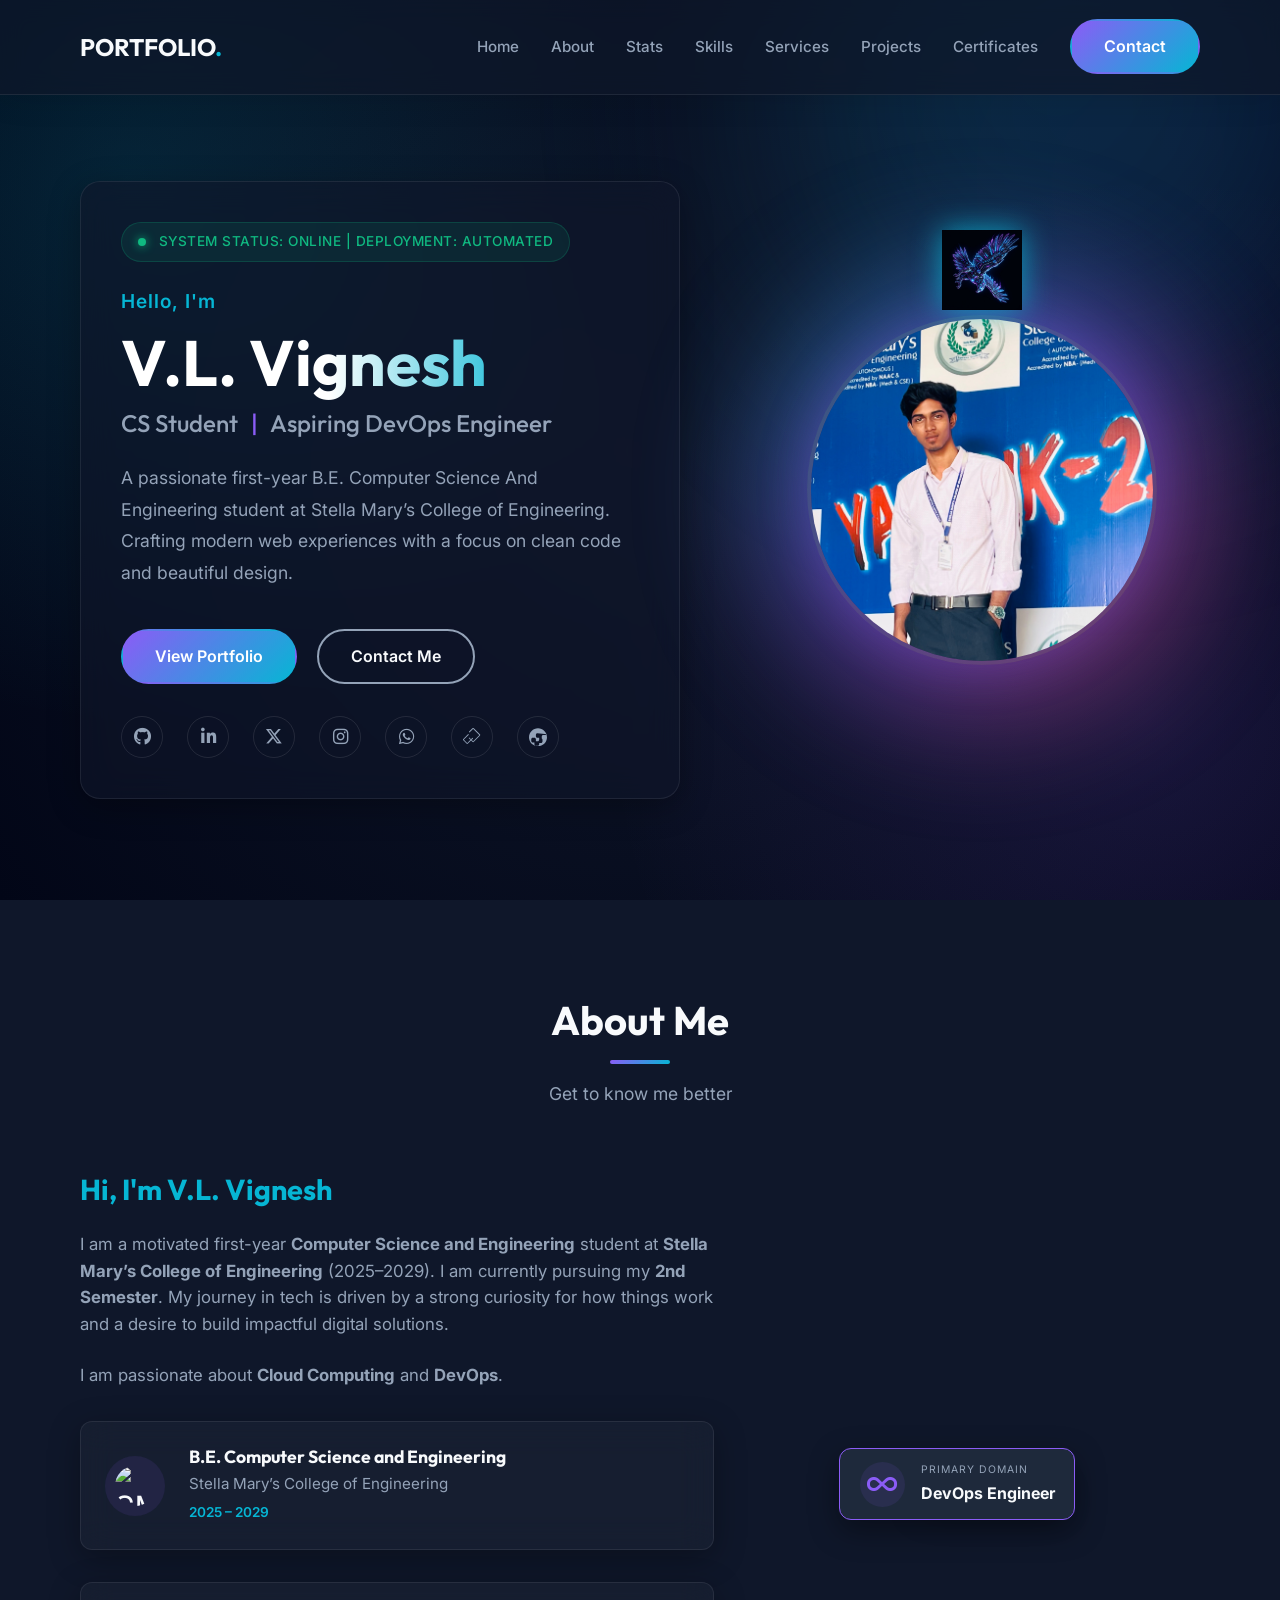
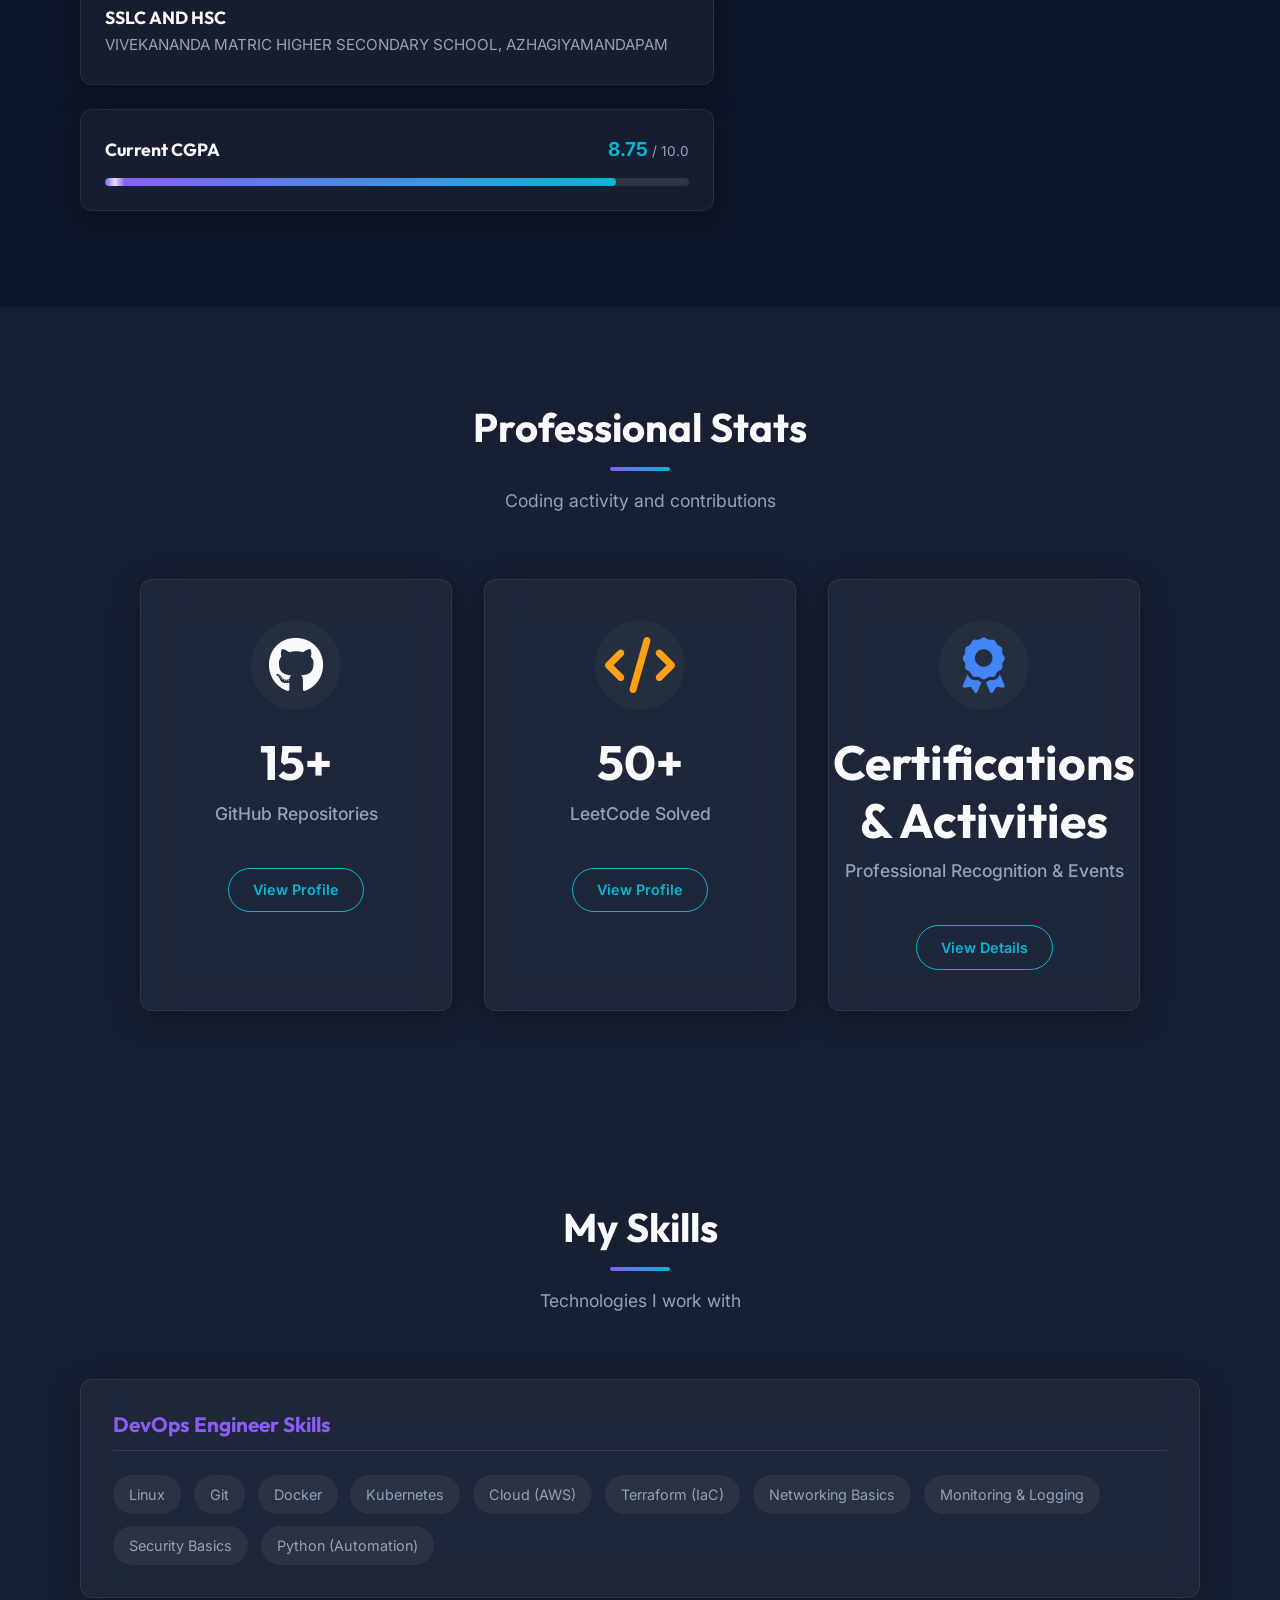
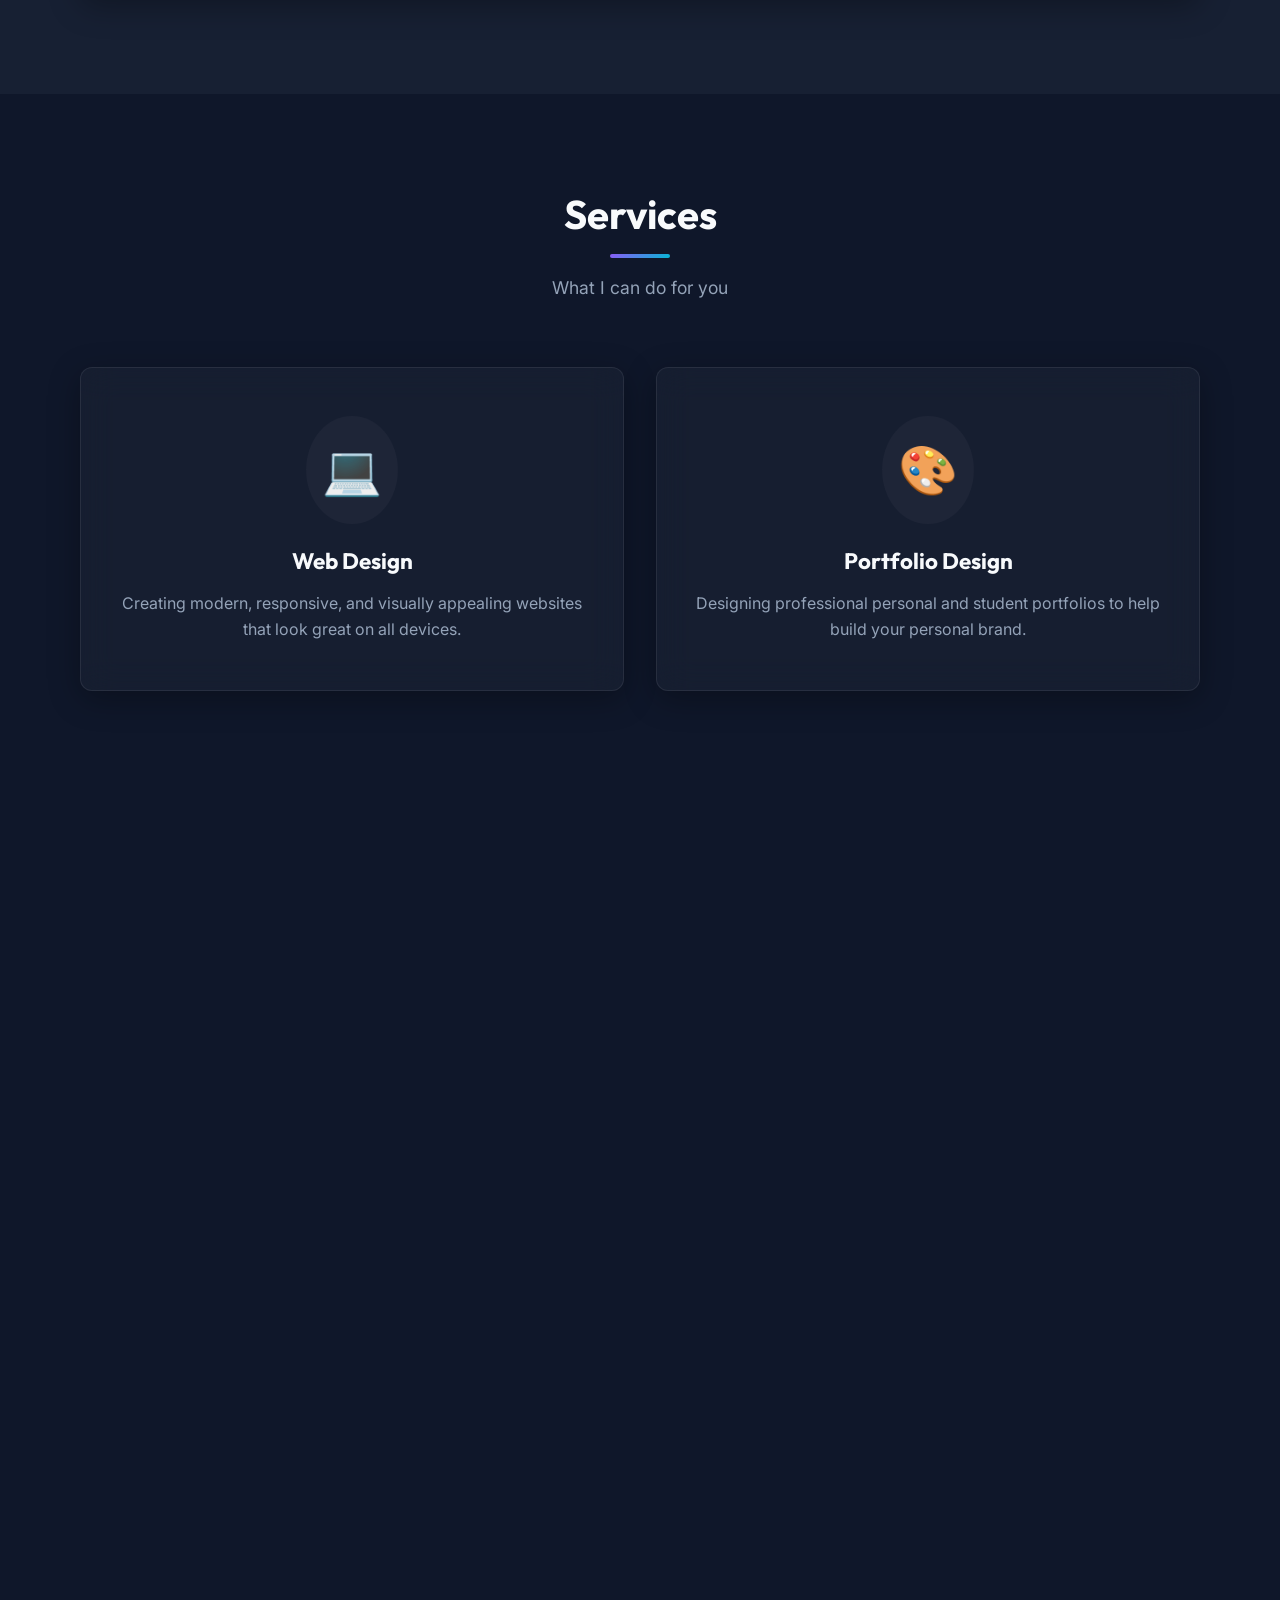
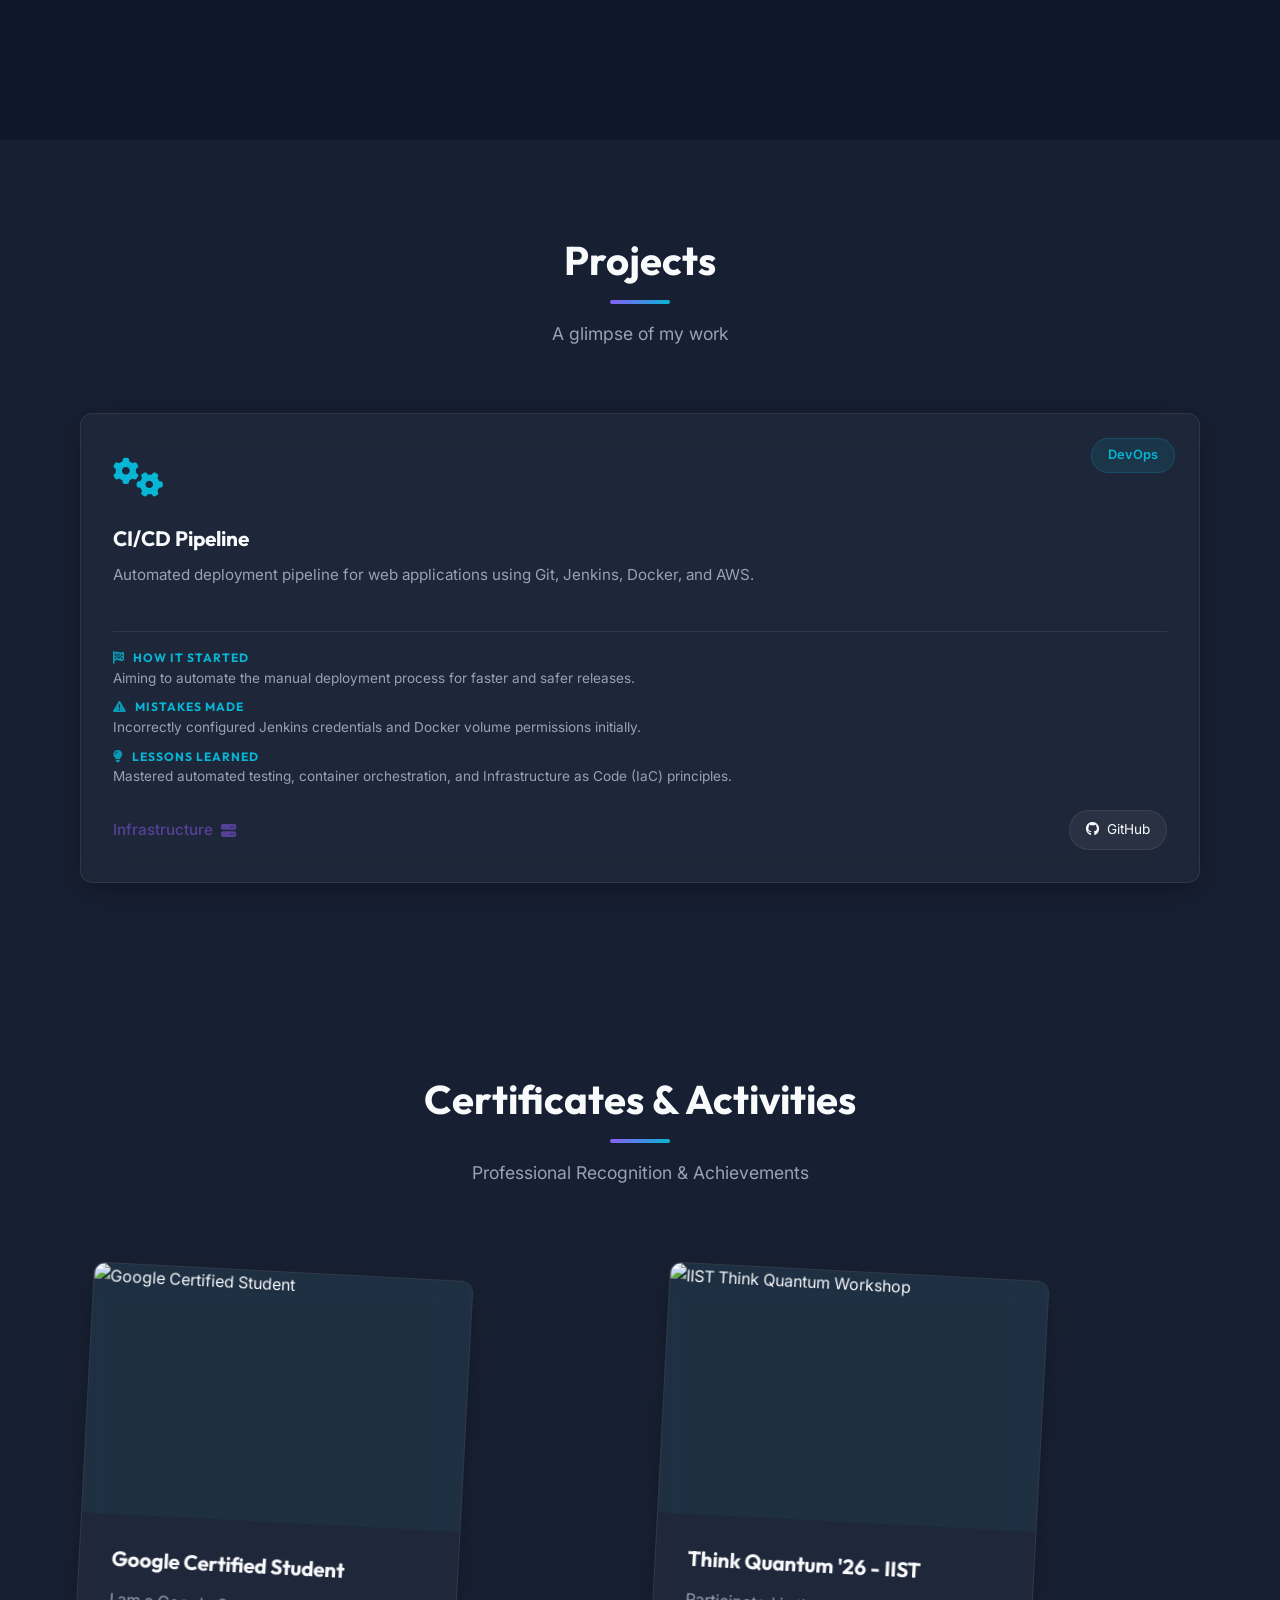
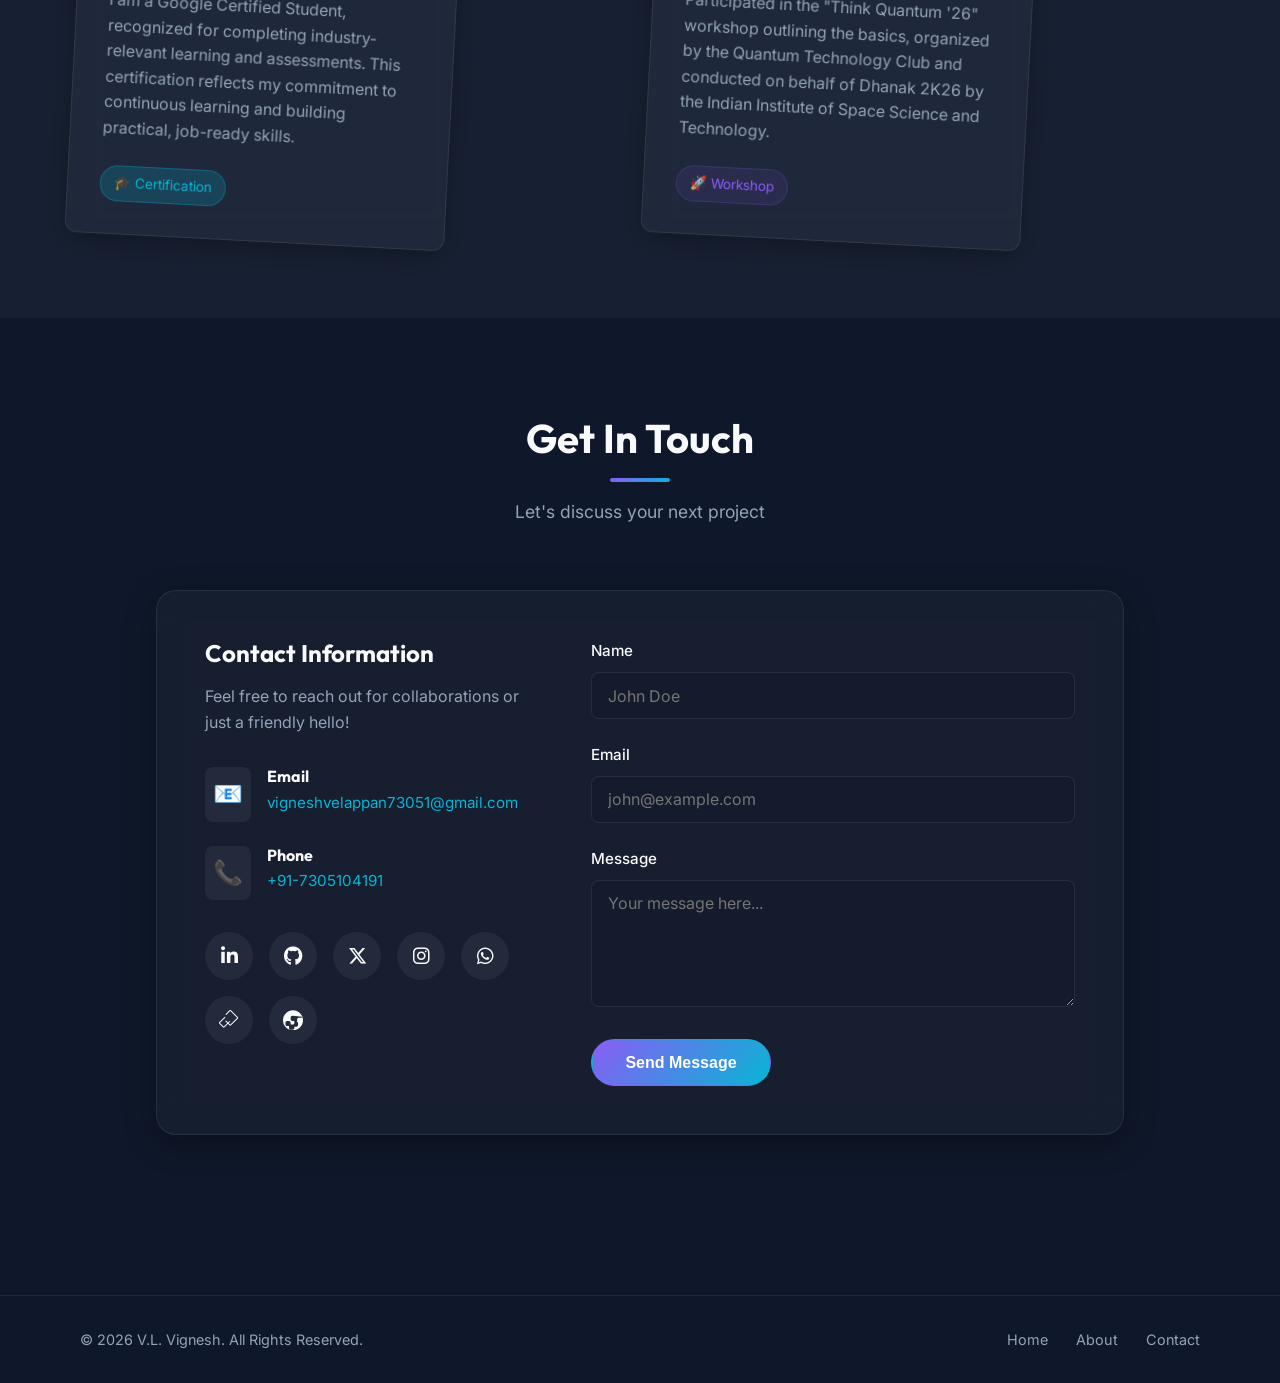
==== commit ce5d4a0e: "commit last change" ====
--- a/index.html
+++ b/index.html
@@ -134,6 +134,11 @@
                 <div class="hero-image-wrapper">
                     <!-- Image will be added here -->
                     <div class="image-blob"></div>
+                    <div class="eagle-orbit-container">
+                        <div class="eagle-orbit">
+                            <img src="assets/eagle.png" alt="Flying Eagle" class="eagle-img">
+                        </div>
+                    </div>
                     <img src="assets/IMG_33081.JPG" alt="V.L. Vignesh" class="hero-img">
                 </div>
             </div>
--- a/css/style.css
+++ b/css/style.css
@@ -472,6 +472,38 @@
     50% {
         transform: translateY(-20px);
     }
+}
+
+.eagle-orbit-container {
+    position: absolute;
+    width: 440px;
+    height: 440px;
+    z-index: 3;
+    pointer-events: none;
+    animation: float 6s ease-in-out infinite;
+}
+
+.eagle-orbit {
+    width: 100%;
+    height: 100%;
+    position: relative;
+    animation: rotate-orbit 8s linear infinite;
+}
+
+.eagle-img {
+    position: absolute;
+    top: 0;
+    left: 50%;
+    width: 80px;
+    height: auto;
+    transform: translate(-50%, -50%) rotate(90deg);
+    mix-blend-mode: screen;
+    filter: drop-shadow(0 0 15px rgba(6, 182, 212, 0.8));
+}
+
+@keyframes rotate-orbit {
+    0% { transform: rotate(0deg); }
+    100% { transform: rotate(360deg); }
 }
 
 .image-blob {
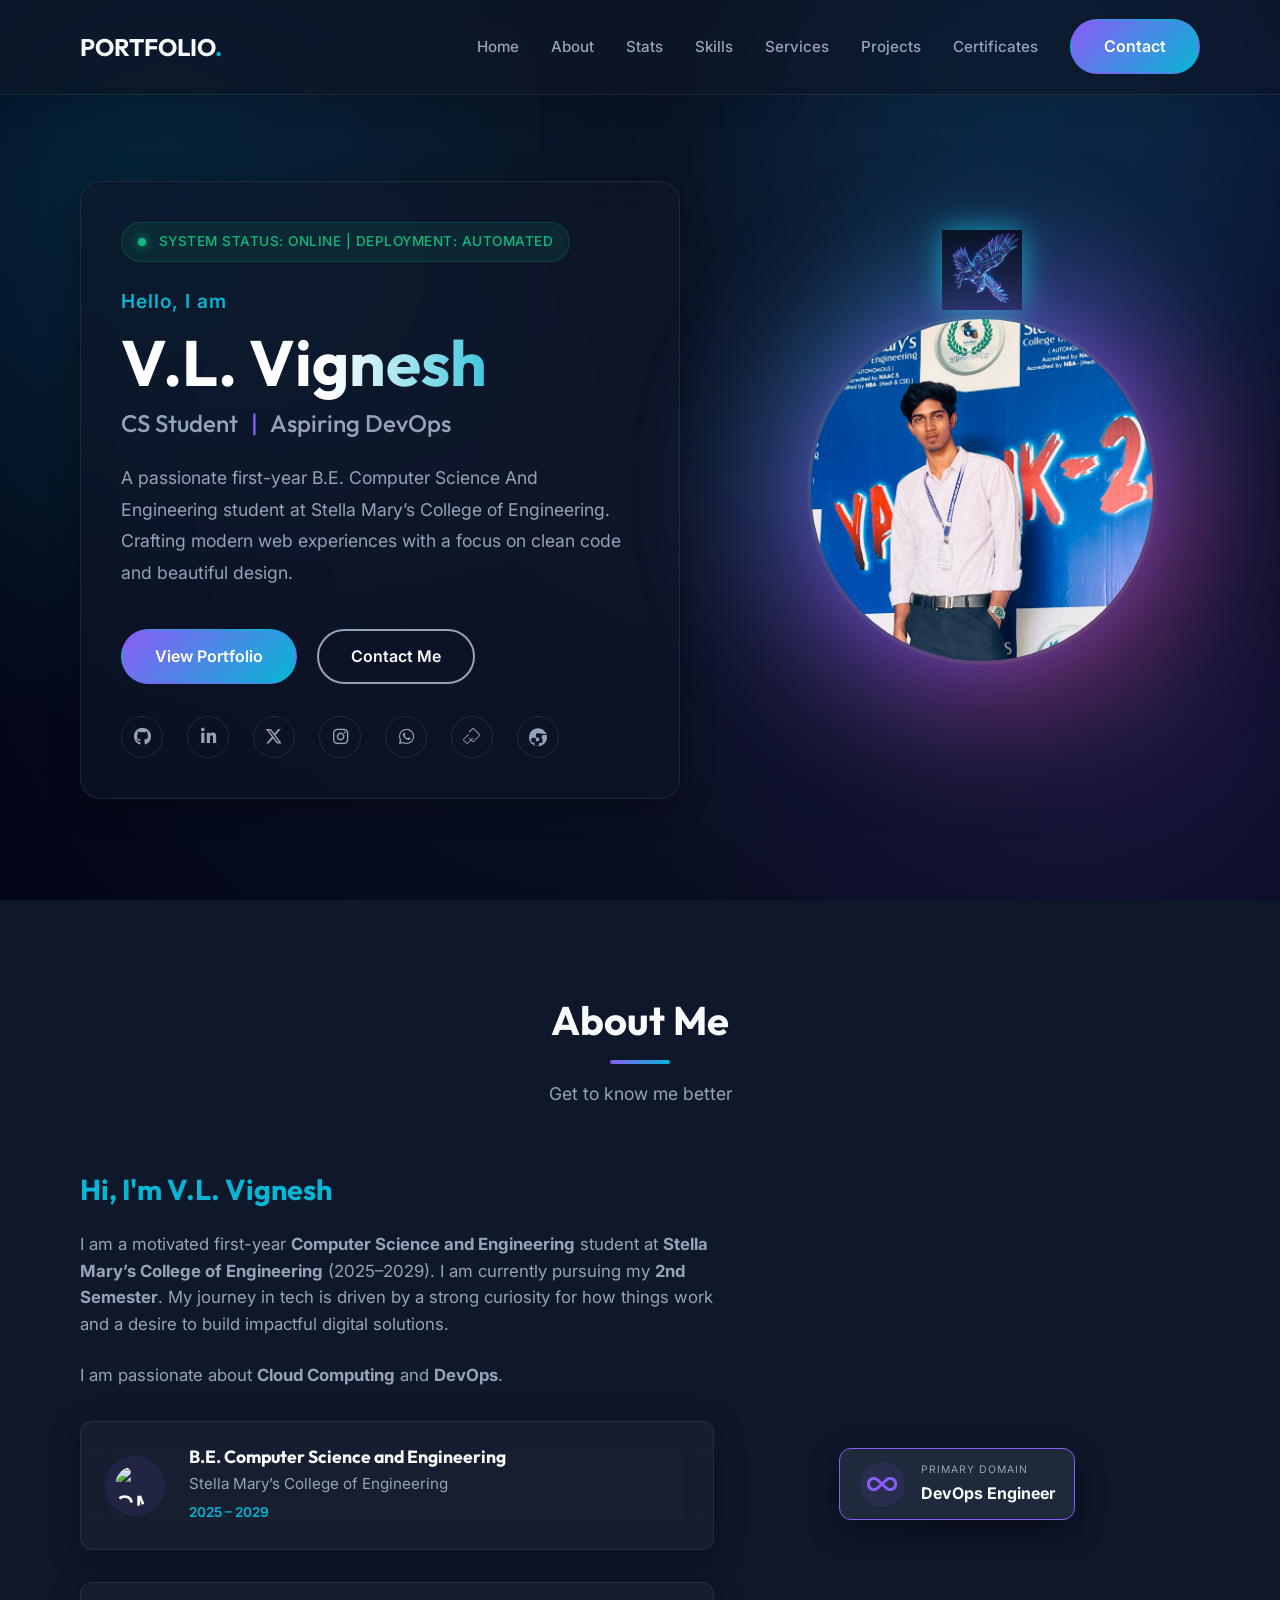
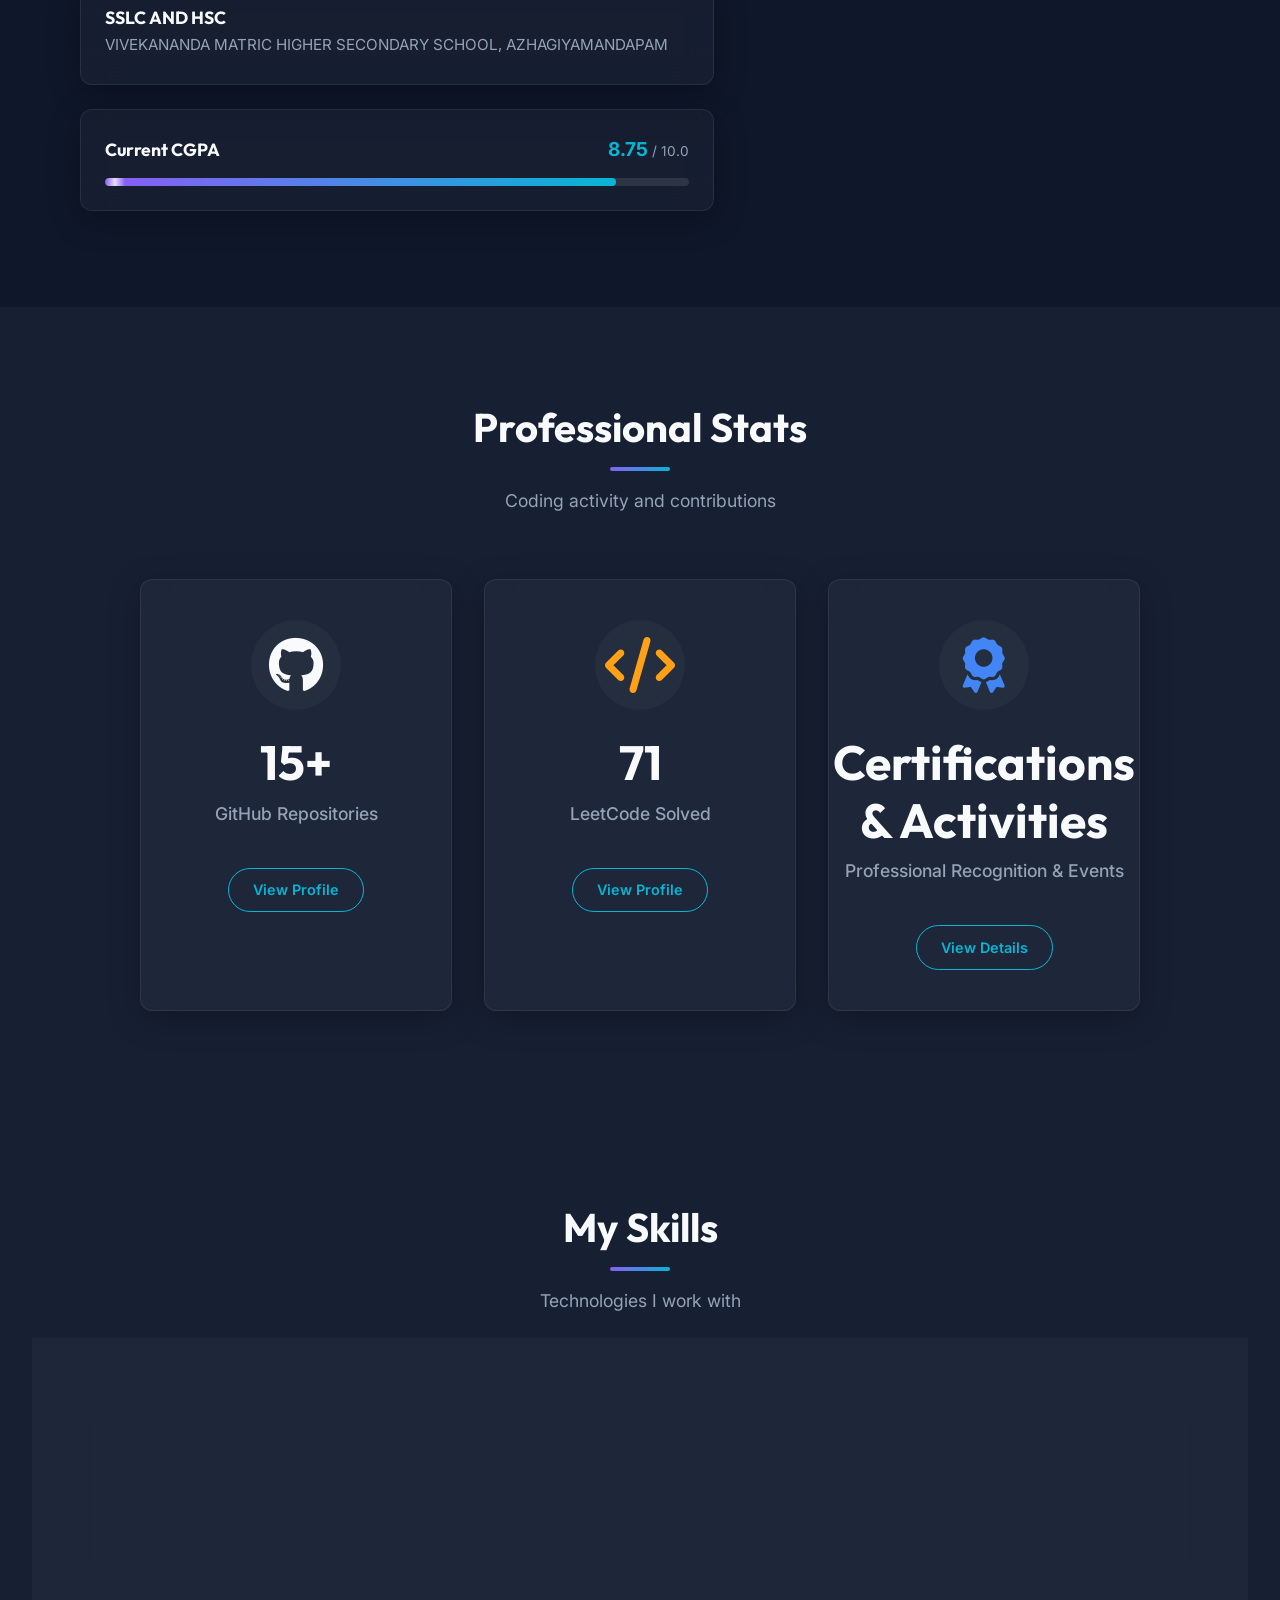
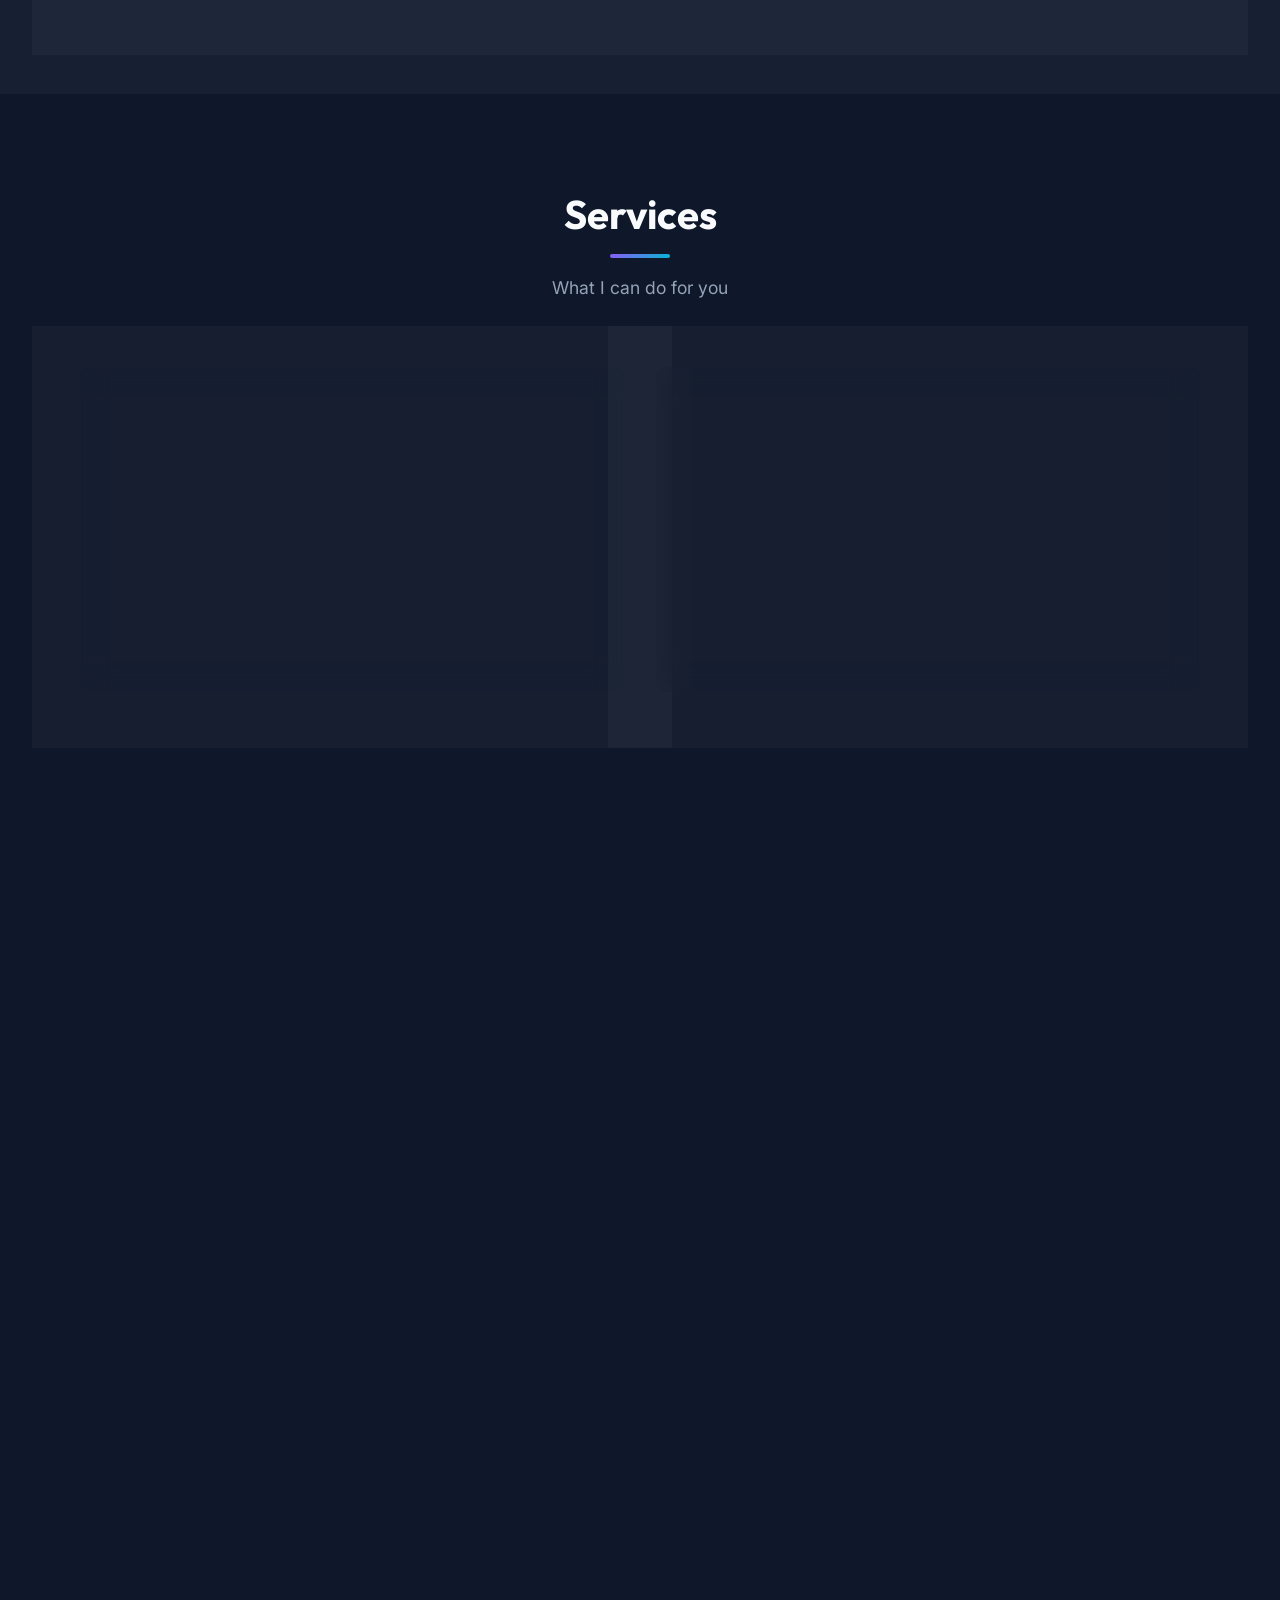
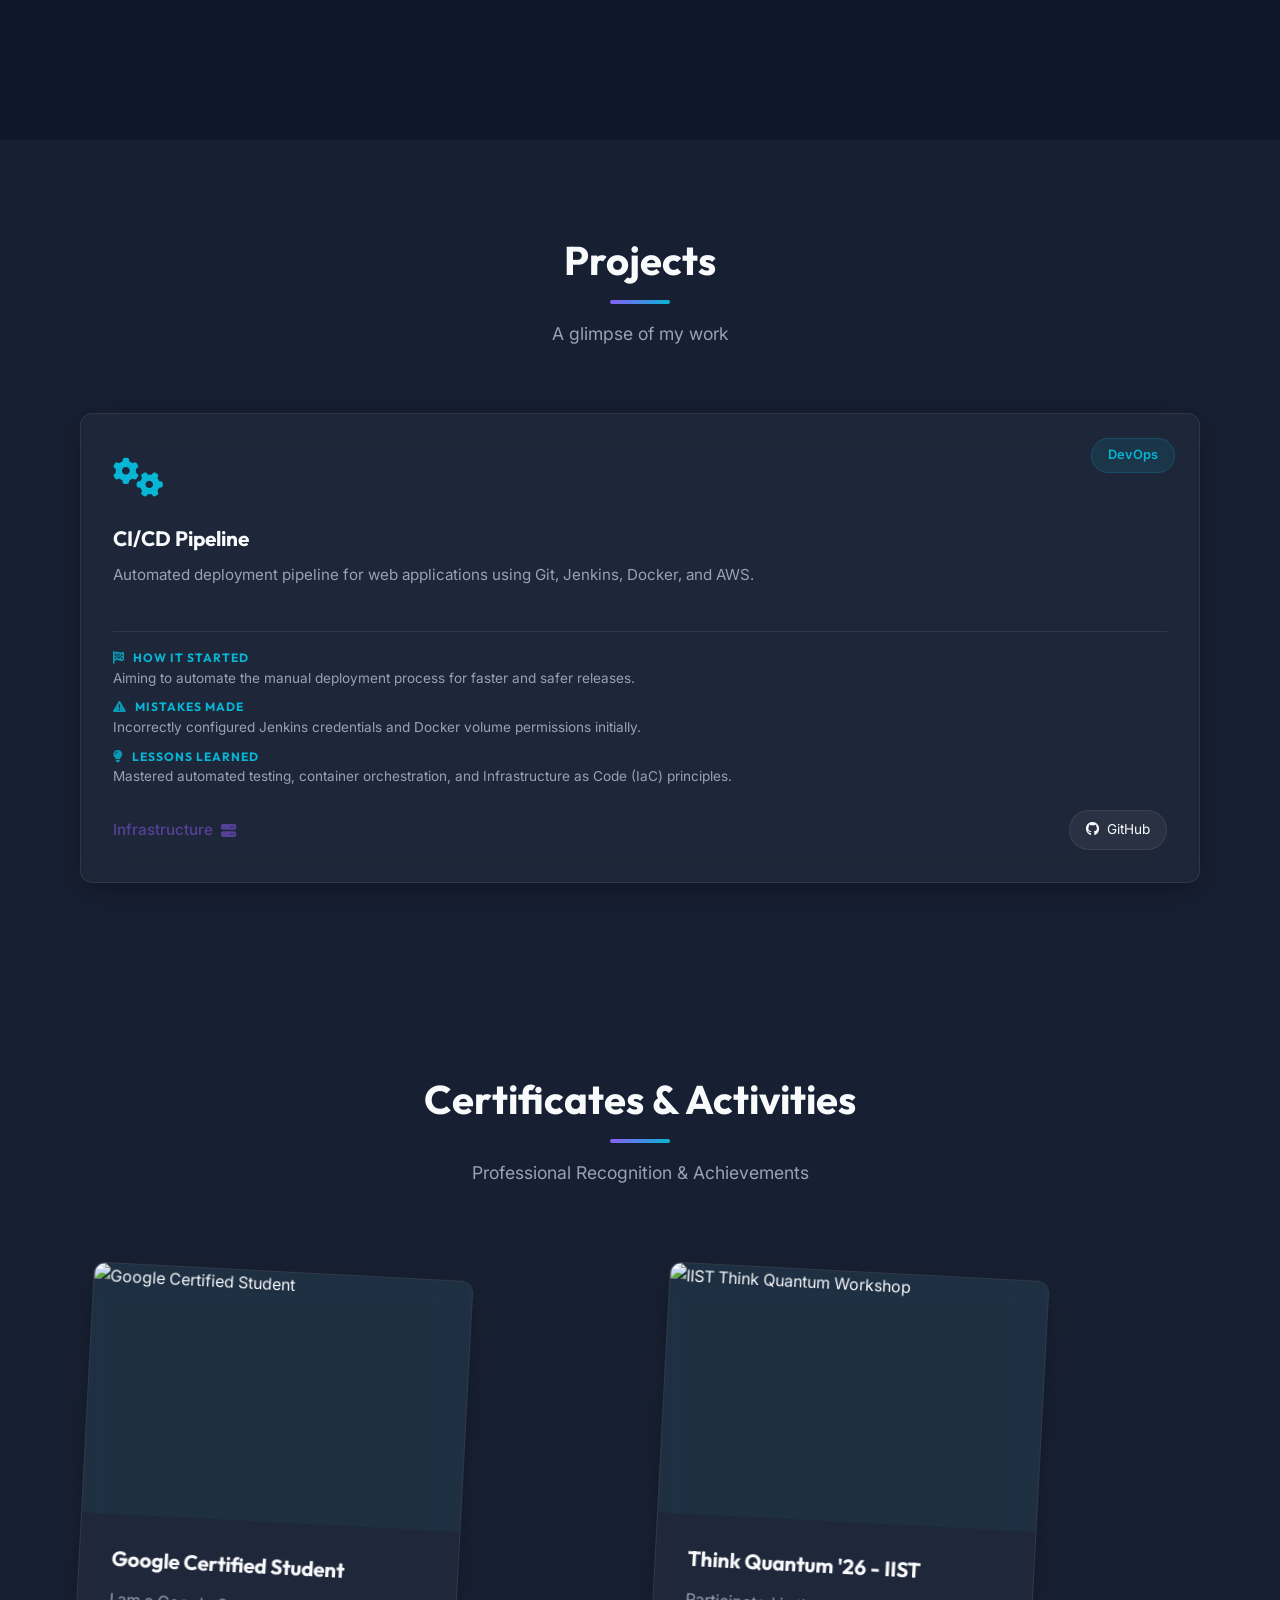
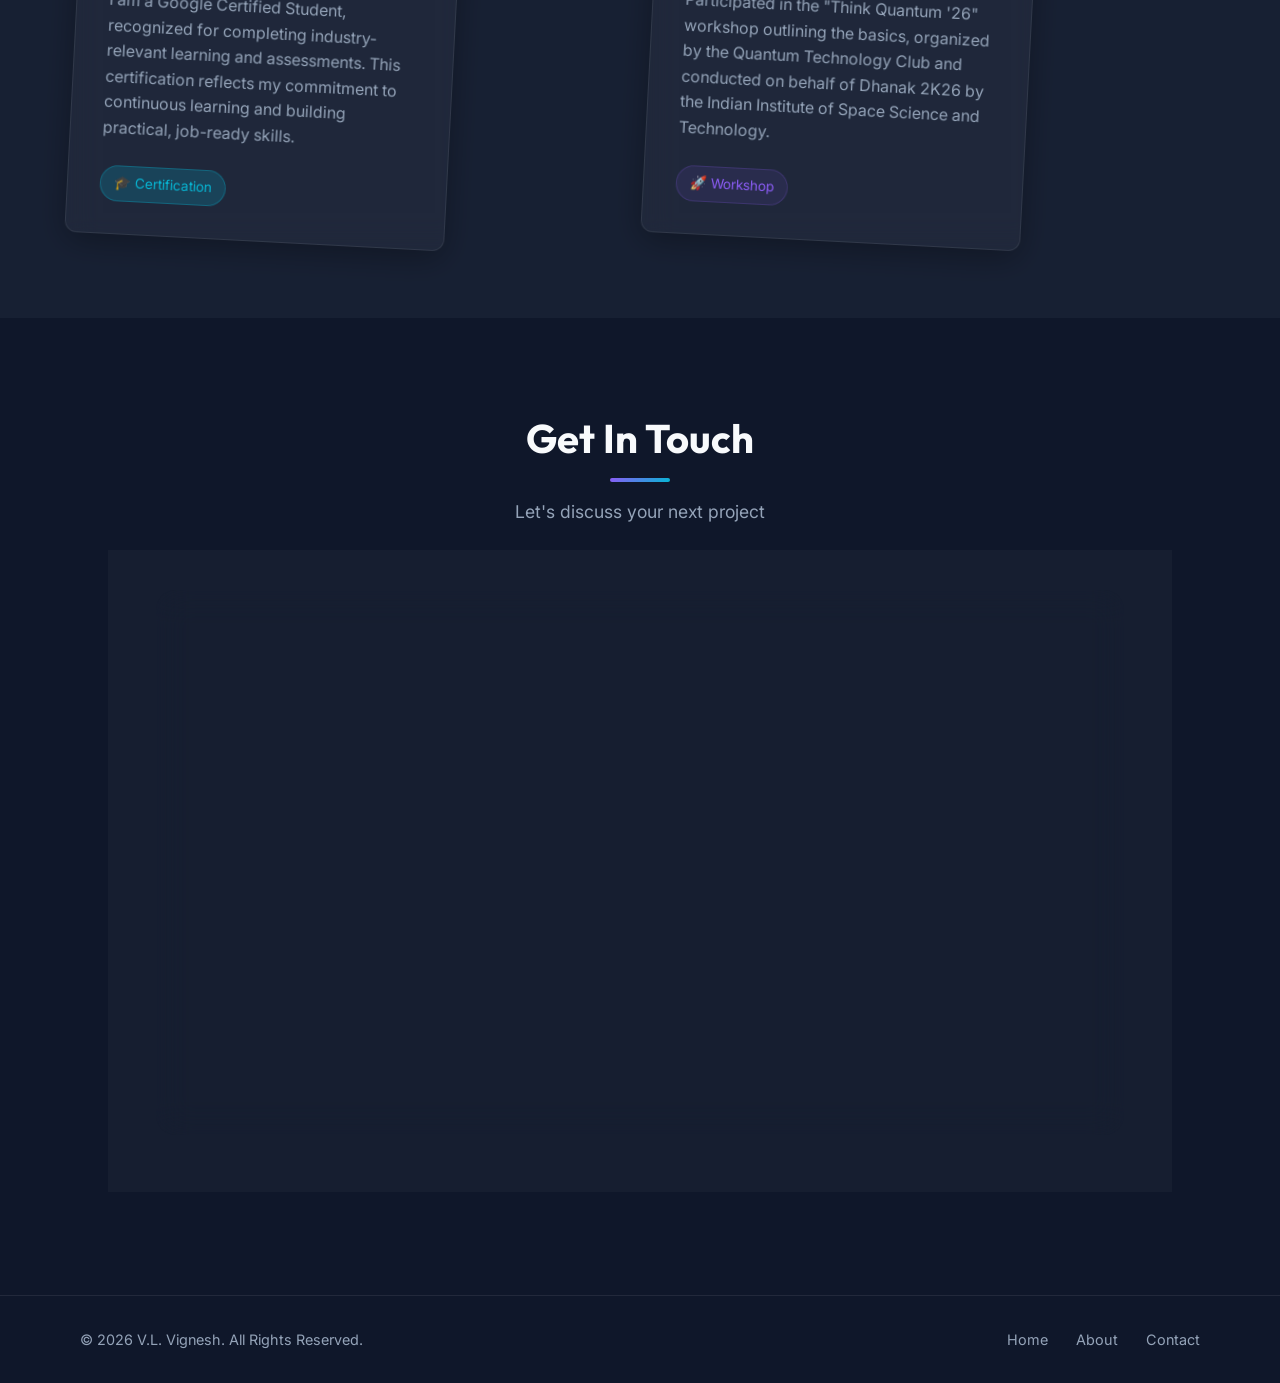
==== commit 8e097754: "Update index.html" ====
--- a/index.html
+++ b/index.html
@@ -93,7 +93,7 @@
                         <span class="status-dot"></span>
                         <span class="status-text">System Status: Online | Deployment: Automated</span>
                     </div>
-                    <p class="greeting">Hello, I'm</p>
+                    <p class="greeting">Hello, I am </p>
                     <h1 class="hero-title">V.L. Vignesh</h1>
                     <h2 class="hero-subtitle">CS Student <span class="divider">|</span> Aspiring DevOps Engineer</h2>
                     <p class="hero-description">
--- a/css/style.css
+++ b/css/style.css
@@ -481,6 +481,7 @@
     z-index: 3;
     pointer-events: none;
     animation: float 6s ease-in-out infinite;
+    mix-blend-mode: screen;
 }
 
 .eagle-orbit {
@@ -497,7 +498,6 @@
     width: 80px;
     height: auto;
     transform: translate(-50%, -50%) rotate(90deg);
-    mix-blend-mode: screen;
     filter: drop-shadow(0 0 15px rgba(6, 182, 212, 0.8));
 }
 
